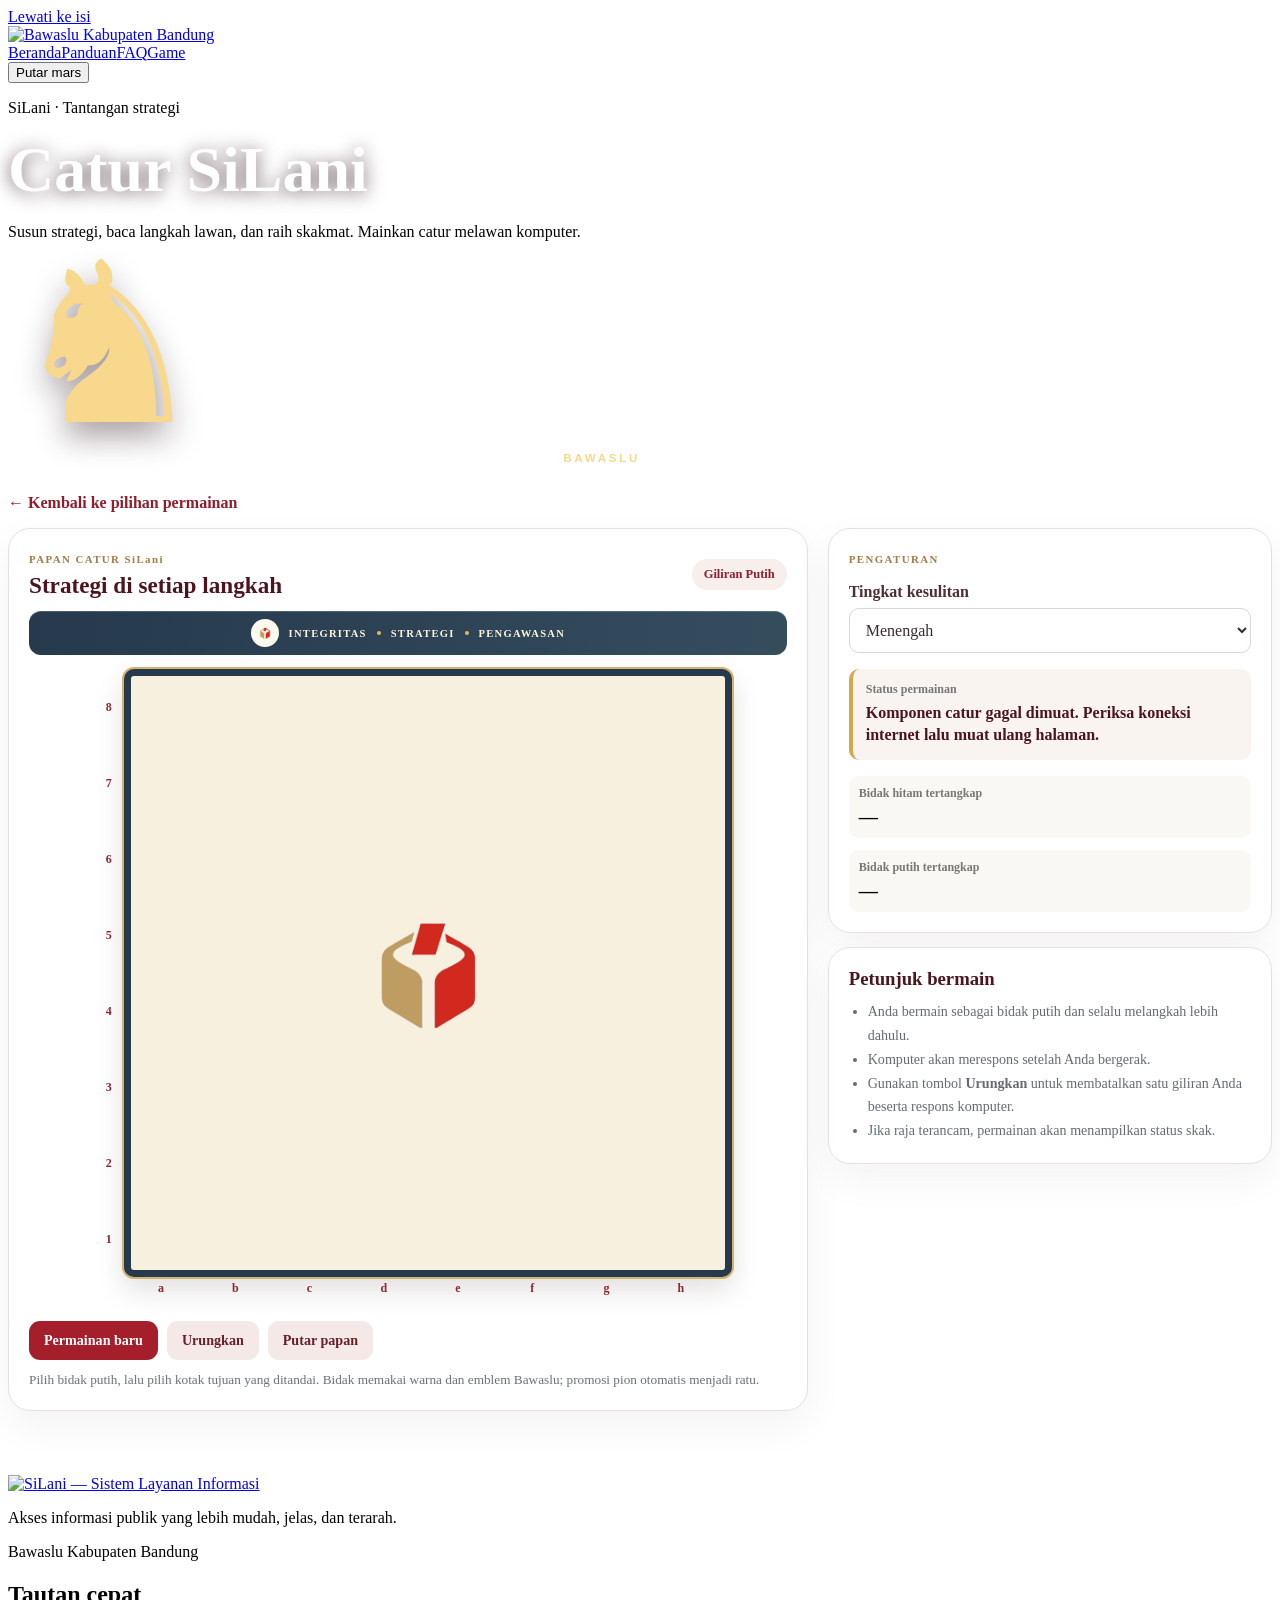
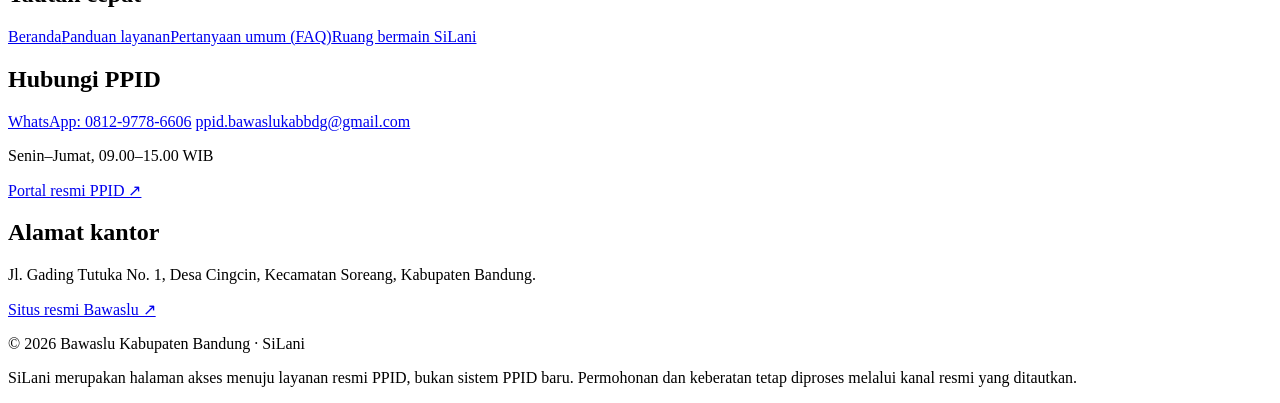
==== catur.html @ 7604fba8 "Add files via upload" ====
<!DOCTYPE html>
<html lang="id"><head>
<meta charset="utf-8"><meta name="viewport" content="width=device-width,initial-scale=1,viewport-fit=cover">
<meta name="theme-color" content="#4c151d"><title>Catur SiLani | Bawaslu Kabupaten Bandung</title>
<link rel="icon" href="logo-bawaslu-bandung.png"><link rel="stylesheet" href="styles.css?v=20261101-logo-clean">
<link rel="stylesheet" href="chess.css?v=20261107-bawaslu-chess-v1">
</head><body>
<a class="skip" href="#isi">Lewati ke isi</a><div class="topline"></div>
<header class="site-header"><div class="bar"><a class="brand" href="index.html"><img src="logo-bawaslu-bandung.png" alt="Bawaslu Kabupaten Bandung"></a>
<nav class="nav" aria-label="Navigasi utama"><a href="index.html"><span>Beranda</span></a><a href="panduan.html"><span>Panduan</span></a><a href="faq.html"><span>FAQ</span></a><a href="game.html" aria-current="page"><span>Game</span></a></nav>
<button class="music" id="musicBtn" type="button" aria-pressed="false"><span class="music-label" id="musicLabel">Putar mars</span></button></div></header>
<section class="page-hero chess-hero"><div class="hero-in"><div class="hero-text"><p class="eyebrow">SiLani · Tantangan strategi</p><h1>Catur SiLani</h1><p class="hero-copy">Susun strategi, baca langkah lawan, dan raih skakmat. Mainkan catur melawan komputer.</p></div><div class="chess-hero-piece" aria-hidden="true">♞</div></div></section>
<main id="isi" class="chess-main"><div class="wrap">
<p class="chess-back"><a href="game.html">← Kembali ke pilihan permainan</a></p>
<div class="chess-layout"><section class="chess-board-card">
<div class="board-top"><div class="board-heading"><span class="board-kicker">PAPAN CATUR SiLani</span><h2>Strategi di setiap langkah</h2></div><span class="turn-indicator" id="turn-indicator">Giliran Putih</span></div>
<div class="chess-board-ribbon"><img src="bawaslu-symbol.png" alt=""><span>INTEGRITAS</span><i></i><span>STRATEGI</span><i></i><span>PENGAWASAN</span></div><div class="board-wrap"><div class="rank-labels" aria-hidden="true"><span>8</span><span>7</span><span>6</span><span>5</span><span>4</span><span>3</span><span>2</span><span>1</span></div><div class="chess-board" id="chess-board" role="grid" aria-label="Papan catur"></div><div class="file-labels" aria-hidden="true"><span>a</span><span>b</span><span>c</span><span>d</span><span>e</span><span>f</span><span>g</span><span>h</span></div></div>
<div class="board-actions"><button type="button" id="new-game" class="chess-primary">Permainan baru</button><button type="button" id="undo-move" class="chess-secondary">Urungkan</button><button type="button" id="flip-board" class="chess-secondary">Putar papan</button></div>
<p class="board-help">Pilih bidak putih, lalu pilih kotak tujuan yang ditandai. Bidak memakai warna dan emblem Bawaslu; promosi pion otomatis menjadi ratu.</p>
</section>
<aside class="chess-side"><section class="chess-panel"><span class="board-kicker">PENGATURAN</span><label for="difficulty">Tingkat kesulitan</label><select id="difficulty"><option value="1">Mudah</option><option value="2" selected>Menengah</option><option value="3">Sulit</option></select><div class="status-box" aria-live="polite"><span>Status permainan</span><strong id="game-status">Giliran Anda. Silakan melangkah.</strong></div><div class="captured"><div><span>Bidak hitam tertangkap</span><strong id="captured-black">—</strong></div><div><span>Bidak putih tertangkap</span><strong id="captured-white">—</strong></div></div></section>
<section class="chess-panel chess-tips"><h3>Petunjuk bermain</h3><ul><li>Anda bermain sebagai bidak putih dan selalu melangkah lebih dahulu.</li><li>Komputer akan merespons setelah Anda bergerak.</li><li>Gunakan tombol <b>Urungkan</b> untuk membatalkan satu giliran Anda beserta respons komputer.</li><li>Jika raja terancam, permainan akan menampilkan status skak.</li></ul></section></aside></div>
</div></main>
<footer class="site-footer silani-footer">
  <div class="footer-main">
    <section class="footer-brand-block" aria-label="Tentang SiLani">
      <a class="footer-logo-link" href="index.html" aria-label="SiLani - Beranda"><img src="silani-logo-clean.png" alt="SiLani — Sistem Layanan Informasi"></a>
      <p class="footer-tagline">Akses informasi publik yang lebih mudah, jelas, dan terarah.</p>
      <span class="footer-unit">Bawaslu Kabupaten Bandung</span>
    </section>
    <nav class="footer-links" aria-label="Tautan cepat"><h2>Tautan cepat</h2>
      <a href="index.html">Beranda</a><a href="panduan.html">Panduan layanan</a><a href="faq.html">Pertanyaan umum (FAQ)</a><a href="game.html">Ruang bermain SiLani</a>
    </nav>
    <section class="footer-contact"><h2>Hubungi PPID</h2>
      <a href="https://wa.me/6281297786606" target="_blank" rel="noopener noreferrer">WhatsApp: 0812-9778-6606</a>
      <a href="mailto:ppid.bawaslukabbdg@gmail.com">ppid.bawaslukabbdg@gmail.com</a>
      <p>Senin–Jumat, 09.00–15.00 WIB</p>
      <a href="https://ppid-bandungkab.bawaslu.go.id" target="_blank" rel="noopener noreferrer">Portal resmi PPID ↗</a>
    </section>
    <section class="footer-address"><h2>Alamat kantor</h2>
      <p>Jl. Gading Tutuka No. 1, Desa Cingcin, Kecamatan Soreang, Kabupaten Bandung.</p>
      <a href="https://www.bawaslu.go.id" target="_blank" rel="noopener noreferrer">Situs resmi Bawaslu ↗</a>
    </section>
  </div>
  <div class="footer-bottom"><p>© 2026 Bawaslu Kabupaten Bandung · SiLani</p><p>SiLani merupakan halaman akses menuju layanan resmi PPID, bukan sistem PPID baru. Permohonan dan keberatan tetap diproses melalui kanal resmi yang ditautkan.</p></div>
</footer>
<audio id="mars" preload="metadata" loop><source src="MARS%20PENGAWAS%20PEMILU%20(1).mp3" type="audio/mpeg"></audio>
<script src="https://cdnjs.cloudflare.com/ajax/libs/chess.js/0.10.3/chess.min.js" defer></script><script src="chess.js?v=20261107-bawaslu-chess-v1" defer></script><script src="silani.js?v=20261106-same-landscape-pan-v4" defer></script>
</body></html>
---- chess.css ----
/* Catur SiLani — Bawaslu identity edition */
.chess-hero .hero-in{align-items:center}
.chess-hero h1{font-size:clamp(2.4rem,5vw,4rem);color:#fff;margin:.3rem 0 .7rem;text-shadow:0 2px 18px #250b12a8}
.chess-hero-piece{font-size:clamp(8rem,18vw,14rem);line-height:.8;color:#f7d88d;text-shadow:0 15px 30px #210b1260;padding-right:6vw;position:relative}
.chess-hero-piece:after{content:"BAWASLU";display:block;font:900 .72rem/1.2 Arial,sans-serif;letter-spacing:.24em;text-align:center;color:#f7d88d;margin-top:16px;text-shadow:none}
.chess-main{padding:28px 0 64px}
.chess-back{margin:0 0 16px}.chess-back a{color:#8e1e2a;font-weight:800;text-decoration:none}
.chess-layout{display:grid;grid-template-columns:minmax(0,1.35fr) minmax(260px,.75fr);gap:20px;align-items:start}
.chess-board-card,.chess-panel{background:#fff;border:1px solid #eadfe0;border-radius:22px;padding:20px;box-shadow:0 15px 40px #3610180d}
.board-top{display:flex;justify-content:space-between;align-items:center;gap:12px;margin-bottom:12px}
.board-kicker{font-size:.68rem;font-weight:900;letter-spacing:.13em;color:#a27b45}
.board-top h2{font-family:Georgia,serif;color:#4c151d;font-size:1.45rem;margin:5px 0 0}
.turn-indicator{background:#f8eeeb;color:#8f1e2b;padding:8px 12px;border-radius:99px;font-size:.78rem;font-weight:800;white-space:nowrap}
.chess-board-ribbon{display:flex;align-items:center;justify-content:center;gap:10px;padding:8px 12px;margin:0 auto 14px;border-radius:12px;background:linear-gradient(100deg,#26394d,#344d5d);color:#fff5df;box-shadow:inset 0 1px #ffffff30;letter-spacing:.12em;font-size:.66rem;font-weight:900}
.chess-board-ribbon img{width:24px;height:24px;object-fit:contain;background:#fffaf0;border-radius:50%;padding:2px}
.chess-board-ribbon i{width:4px;height:4px;border-radius:50%;background:#e2b85d;display:block}
.board-wrap{width:min(100%,620px);margin:auto;display:grid;grid-template-columns:22px 1fr;grid-template-rows:1fr 22px;gap:4px}
.rank-labels{display:flex;flex-direction:column;justify-content:space-around;text-align:center;color:#8f2733;font-weight:800;font-size:.75rem}
.file-labels{grid-column:2;display:grid;grid-template-columns:repeat(8,1fr);text-align:center;color:#8f2733;font-weight:800;font-size:.75rem}
.chess-board{width:100%;aspect-ratio:1;display:grid;grid-template-columns:repeat(8,1fr);grid-template-rows:repeat(8,1fr);border:7px solid #26394d;border-radius:10px;overflow:hidden;box-shadow:0 0 0 2px #d6b36c,0 12px 28px #271a1725;background-color:#f8f0df;background-image:url('bawaslu-symbol.png');background-size:38% auto;background-position:center;background-repeat:no-repeat}
.square{border:0;border-radius:0;display:grid;place-items:center;position:relative;cursor:pointer;padding:0;min-width:0;min-height:0;isolation:isolate}
.square.light{background:rgba(250,243,228,.94)}.square.dark{background:rgba(143,45,57,.91)}
.square .piece{font-family:"Arial Unicode MS","DejaVu Sans",serif;font-size:clamp(1.55rem,4.4vw,3.2rem);line-height:1;z-index:2;user-select:none;position:relative;display:grid;place-items:center;width:82%;height:82%;box-sizing:border-box;border-radius:13px 13px 10px 10px;transition:transform .12s,box-shadow .12s}
.square:focus-visible{outline:3px solid #f0c45e;outline-offset:-4px;z-index:4}
.white-piece{color:#9b1e2c;background:linear-gradient(145deg,#fffdf7,#f0dfbd);border:2px solid #d7b366;text-shadow:0 1px 0 #fff;box-shadow:0 3px 0 #c9a15a,0 5px 8px #251b1820}
.black-piece{color:#ffedc3;background:linear-gradient(145deg,#40566a,#1e3041);border:2px solid #b62b38;text-shadow:0 1px 1px #18212a;box-shadow:0 3px 0 #7e1d28,0 5px 8px #251b1825}
.piece-emblem{position:absolute;right:-8%;bottom:-8%;width:27%;aspect-ratio:1;border-radius:50%;background:#fff8e9 url('bawaslu-symbol.png') center/contain no-repeat;border:1.5px solid #d6ad5f;box-shadow:0 1px 3px #281b1b55;pointer-events:none}
.black-piece .piece-emblem{background-color:#fff5df;border-color:#e1bd68}
.white-piece.piece-k,.black-piece.piece-k{border-radius:50% 50% 13px 13px}
.square.selected{box-shadow:inset 0 0 0 4px #edc24e}
.square.selected .piece{transform:translateY(-3px);box-shadow:0 0 0 3px #edc24e,0 5px 12px #271a1740}
.square.last-move:after{content:"";position:absolute;inset:0;background:#e9cf5670;z-index:1;pointer-events:none}
.square.move-target:before{content:"";width:23%;height:23%;border-radius:50%;background:#e1b957cc;position:absolute;z-index:1;box-shadow:0 1px 4px #45321c55}
.square.capture-target:before{content:"";position:absolute;inset:4%;border:4px solid #f4d27a;border-radius:18%;z-index:1}
.board-actions{display:flex;gap:9px;flex-wrap:wrap;margin:18px 0 8px}.board-actions button{border:0;border-radius:11px;padding:11px 15px;font:inherit;font-size:.88rem;font-weight:800;cursor:pointer}
.chess-primary{background:#a51e2c;color:white}.chess-secondary{background:#f4e9e6;color:#67202a}
.board-help{font-size:.83rem;color:#68717c;line-height:1.5;margin:10px 0 0}
.chess-side{display:grid;gap:14px}.chess-panel label{display:block;margin:16px 0 7px;font-weight:800;color:#4d3032}.chess-panel select{width:100%;border:1px solid #e3d6d2;border-radius:10px;padding:12px;background:#fff;font:inherit;color:#392b2b}
.status-box{margin-top:16px;background:#faf4f0;border-left:4px solid #d4a84d;border-radius:10px;padding:13px}.status-box span,.captured span{display:block;color:#777;font-size:.75rem;font-weight:700;margin-bottom:5px}.status-box strong{color:#4c151d;line-height:1.4}
.captured{display:grid;gap:12px;margin-top:16px}.captured>div{background:#faf8f5;border-radius:10px;padding:10px}.captured strong{font-size:1.2rem;letter-spacing:2px;overflow-wrap:anywhere}
.chess-tips h3{margin:0 0 10px;color:#4c151d;font-family:Georgia,serif}.chess-tips ul{padding-left:19px;margin:0;color:#646b75;font-size:.88rem;line-height:1.7}
.game-back{margin:0 0 16px}.game-back a{color:#8e1e2a;font-weight:800;text-decoration:none}
@media(max-width:800px){.chess-layout{grid-template-columns:1fr}.chess-board-card{padding:12px}.board-wrap{width:min(100%,560px)}.chess-hero-piece{padding-right:0}.board-top h2{font-size:1.15rem}}
@media(max-width:420px){.chess-hero .hero-in{min-height:260px}.chess-hero-piece{font-size:6rem}.chess-board-ribbon{gap:6px;padding:7px 6px;font-size:.54rem;letter-spacing:.08em}.chess-board-ribbon img{width:20px;height:20px}.board-wrap{grid-template-columns:17px 1fr}.chess-board{border-width:4px;border-radius:7px}.square .piece{font-size:clamp(1.25rem,7.2vw,2rem);width:86%;height:86%;border-radius:9px}.piece-emblem{width:24%;right:-7%;bottom:-7%;border-width:1px}.square.capture-target:before{border-width:3px}.chess-board-card{padding:9px}.board-actions button{flex:1;padding:10px 8px;font-size:.8rem}.chess-board-ribbon{margin-bottom:10px}}
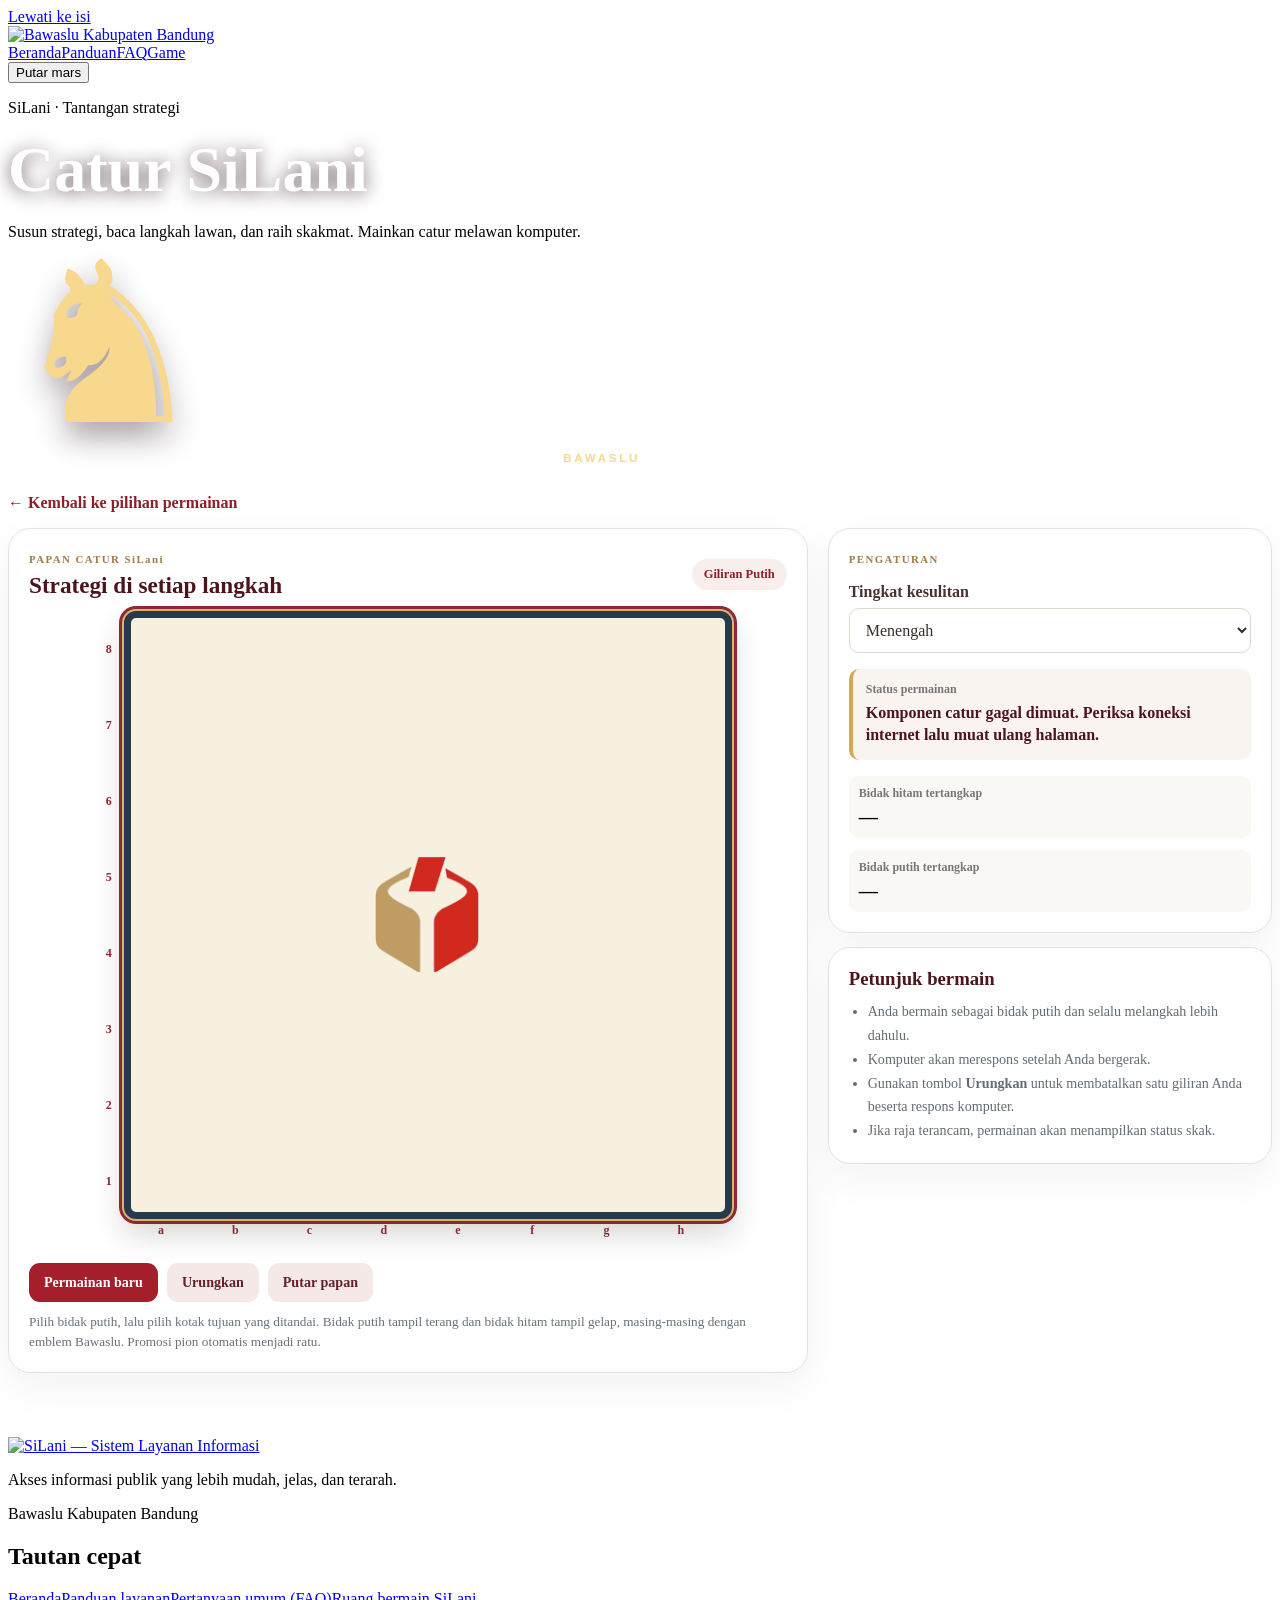
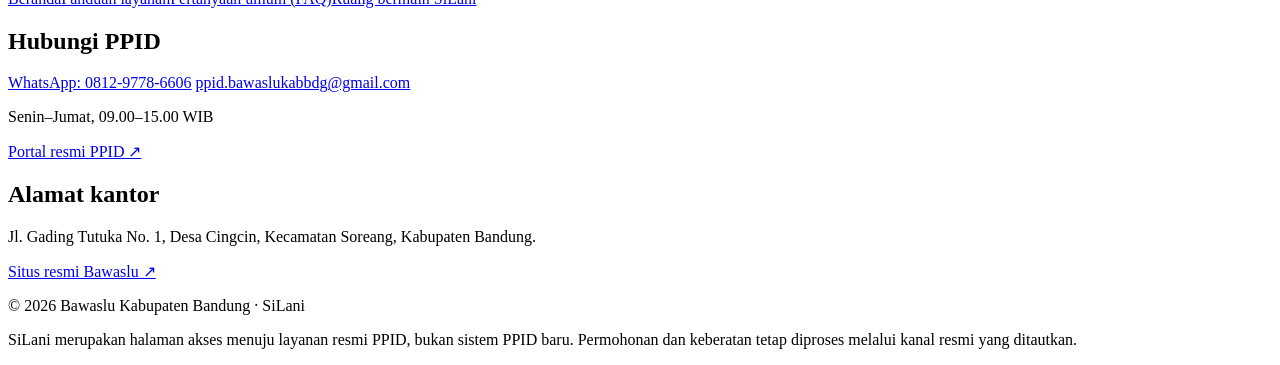
==== commit 62c54990: "Add files via upload" ====
--- a/catur.html
+++ b/catur.html
@@ -3,7 +3,7 @@
 <meta charset="utf-8"><meta name="viewport" content="width=device-width,initial-scale=1,viewport-fit=cover">
 <meta name="theme-color" content="#4c151d"><title>Catur SiLani | Bawaslu Kabupaten Bandung</title>
 <link rel="icon" href="logo-bawaslu-bandung.png"><link rel="stylesheet" href="styles.css?v=20261101-logo-clean">
-<link rel="stylesheet" href="chess.css?v=20261107-bawaslu-chess-v1">
+<link rel="stylesheet" href="chess.css?v=20261108-bawaslu-chess-v2">
 </head><body>
 <a class="skip" href="#isi">Lewati ke isi</a><div class="topline"></div>
 <header class="site-header"><div class="bar"><a class="brand" href="index.html"><img src="logo-bawaslu-bandung.png" alt="Bawaslu Kabupaten Bandung"></a>
@@ -14,9 +14,9 @@
 <p class="chess-back"><a href="game.html">← Kembali ke pilihan permainan</a></p>
 <div class="chess-layout"><section class="chess-board-card">
 <div class="board-top"><div class="board-heading"><span class="board-kicker">PAPAN CATUR SiLani</span><h2>Strategi di setiap langkah</h2></div><span class="turn-indicator" id="turn-indicator">Giliran Putih</span></div>
-<div class="chess-board-ribbon"><img src="bawaslu-symbol.png" alt=""><span>INTEGRITAS</span><i></i><span>STRATEGI</span><i></i><span>PENGAWASAN</span></div><div class="board-wrap"><div class="rank-labels" aria-hidden="true"><span>8</span><span>7</span><span>6</span><span>5</span><span>4</span><span>3</span><span>2</span><span>1</span></div><div class="chess-board" id="chess-board" role="grid" aria-label="Papan catur"></div><div class="file-labels" aria-hidden="true"><span>a</span><span>b</span><span>c</span><span>d</span><span>e</span><span>f</span><span>g</span><span>h</span></div></div>
+<div class="board-wrap"><div class="rank-labels" aria-hidden="true"><span>8</span><span>7</span><span>6</span><span>5</span><span>4</span><span>3</span><span>2</span><span>1</span></div><div class="chess-board" id="chess-board" role="grid" aria-label="Papan catur"></div><div class="file-labels" aria-hidden="true"><span>a</span><span>b</span><span>c</span><span>d</span><span>e</span><span>f</span><span>g</span><span>h</span></div></div>
 <div class="board-actions"><button type="button" id="new-game" class="chess-primary">Permainan baru</button><button type="button" id="undo-move" class="chess-secondary">Urungkan</button><button type="button" id="flip-board" class="chess-secondary">Putar papan</button></div>
-<p class="board-help">Pilih bidak putih, lalu pilih kotak tujuan yang ditandai. Bidak memakai warna dan emblem Bawaslu; promosi pion otomatis menjadi ratu.</p>
+<p class="board-help">Pilih bidak putih, lalu pilih kotak tujuan yang ditandai. Bidak putih tampil terang dan bidak hitam tampil gelap, masing-masing dengan emblem Bawaslu. Promosi pion otomatis menjadi ratu.</p>
 </section>
 <aside class="chess-side"><section class="chess-panel"><span class="board-kicker">PENGATURAN</span><label for="difficulty">Tingkat kesulitan</label><select id="difficulty"><option value="1">Mudah</option><option value="2" selected>Menengah</option><option value="3">Sulit</option></select><div class="status-box" aria-live="polite"><span>Status permainan</span><strong id="game-status">Giliran Anda. Silakan melangkah.</strong></div><div class="captured"><div><span>Bidak hitam tertangkap</span><strong id="captured-black">—</strong></div><div><span>Bidak putih tertangkap</span><strong id="captured-white">—</strong></div></div></section>
 <section class="chess-panel chess-tips"><h3>Petunjuk bermain</h3><ul><li>Anda bermain sebagai bidak putih dan selalu melangkah lebih dahulu.</li><li>Komputer akan merespons setelah Anda bergerak.</li><li>Gunakan tombol <b>Urungkan</b> untuk membatalkan satu giliran Anda beserta respons komputer.</li><li>Jika raja terancam, permainan akan menampilkan status skak.</li></ul></section></aside></div>
--- a/chess.css
+++ b/chess.css
@@ -11,21 +11,18 @@
 .board-kicker{font-size:.68rem;font-weight:900;letter-spacing:.13em;color:#a27b45}
 .board-top h2{font-family:Georgia,serif;color:#4c151d;font-size:1.45rem;margin:5px 0 0}
 .turn-indicator{background:#f8eeeb;color:#8f1e2b;padding:8px 12px;border-radius:99px;font-size:.78rem;font-weight:800;white-space:nowrap}
-.chess-board-ribbon{display:flex;align-items:center;justify-content:center;gap:10px;padding:8px 12px;margin:0 auto 14px;border-radius:12px;background:linear-gradient(100deg,#26394d,#344d5d);color:#fff5df;box-shadow:inset 0 1px #ffffff30;letter-spacing:.12em;font-size:.66rem;font-weight:900}
-.chess-board-ribbon img{width:24px;height:24px;object-fit:contain;background:#fffaf0;border-radius:50%;padding:2px}
-.chess-board-ribbon i{width:4px;height:4px;border-radius:50%;background:#e2b85d;display:block}
 .board-wrap{width:min(100%,620px);margin:auto;display:grid;grid-template-columns:22px 1fr;grid-template-rows:1fr 22px;gap:4px}
 .rank-labels{display:flex;flex-direction:column;justify-content:space-around;text-align:center;color:#8f2733;font-weight:800;font-size:.75rem}
 .file-labels{grid-column:2;display:grid;grid-template-columns:repeat(8,1fr);text-align:center;color:#8f2733;font-weight:800;font-size:.75rem}
-.chess-board{width:100%;aspect-ratio:1;display:grid;grid-template-columns:repeat(8,1fr);grid-template-rows:repeat(8,1fr);border:7px solid #26394d;border-radius:10px;overflow:hidden;box-shadow:0 0 0 2px #d6b36c,0 12px 28px #271a1725;background-color:#f8f0df;background-image:url('bawaslu-symbol.png');background-size:38% auto;background-position:center;background-repeat:no-repeat}
+.chess-board{width:100%;aspect-ratio:1;display:grid;grid-template-columns:repeat(8,1fr);grid-template-rows:repeat(8,1fr);border:7px solid #26394d;border-radius:12px;overflow:hidden;box-shadow:0 0 0 2px #d6b36c,0 0 0 5px #8f2733,0 14px 30px #271a1730;background-color:#f8f0df;background-image:url('bawaslu-board-mark.png');background-size:42% auto;background-position:center;background-repeat:no-repeat}
 .square{border:0;border-radius:0;display:grid;place-items:center;position:relative;cursor:pointer;padding:0;min-width:0;min-height:0;isolation:isolate}
-.square.light{background:rgba(250,243,228,.94)}.square.dark{background:rgba(143,45,57,.91)}
+.square.light{background:rgba(250,243,228,.80)}.square.dark{background:rgba(143,45,57,.82)}
 .square .piece{font-family:"Arial Unicode MS","DejaVu Sans",serif;font-size:clamp(1.55rem,4.4vw,3.2rem);line-height:1;z-index:2;user-select:none;position:relative;display:grid;place-items:center;width:82%;height:82%;box-sizing:border-box;border-radius:13px 13px 10px 10px;transition:transform .12s,box-shadow .12s}
 .square:focus-visible{outline:3px solid #f0c45e;outline-offset:-4px;z-index:4}
 .white-piece{color:#9b1e2c;background:linear-gradient(145deg,#fffdf7,#f0dfbd);border:2px solid #d7b366;text-shadow:0 1px 0 #fff;box-shadow:0 3px 0 #c9a15a,0 5px 8px #251b1820}
-.black-piece{color:#ffedc3;background:linear-gradient(145deg,#40566a,#1e3041);border:2px solid #b62b38;text-shadow:0 1px 1px #18212a;box-shadow:0 3px 0 #7e1d28,0 5px 8px #251b1825}
-.piece-emblem{position:absolute;right:-8%;bottom:-8%;width:27%;aspect-ratio:1;border-radius:50%;background:#fff8e9 url('bawaslu-symbol.png') center/contain no-repeat;border:1.5px solid #d6ad5f;box-shadow:0 1px 3px #281b1b55;pointer-events:none}
-.black-piece .piece-emblem{background-color:#fff5df;border-color:#e1bd68}
+.black-piece{color:#151a20;background:linear-gradient(145deg,#edf0f2,#aab5bf);border:2px solid #26394d;text-shadow:0 1px 0 #ffffffb8;-webkit-text-stroke:.35px #111820;box-shadow:0 3px 0 #26394d,0 5px 9px #151a202e}
+.piece-emblem{position:absolute;right:-7%;bottom:-7%;width:29%;aspect-ratio:1;border-radius:50%;background:#fff8e9 url('bawaslu-board-mark.png') center/82% 82% no-repeat;border:1.5px solid #d6ad5f;box-shadow:0 1px 4px #281b1b70;pointer-events:none}
+.black-piece .piece-emblem{background-color:#fff8e9;border-color:#9c7b3e}
 .white-piece.piece-k,.black-piece.piece-k{border-radius:50% 50% 13px 13px}
 .square.selected{box-shadow:inset 0 0 0 4px #edc24e}
 .square.selected .piece{transform:translateY(-3px);box-shadow:0 0 0 3px #edc24e,0 5px 12px #271a1740}
@@ -41,4 +38,12 @@
 .chess-tips h3{margin:0 0 10px;color:#4c151d;font-family:Georgia,serif}.chess-tips ul{padding-left:19px;margin:0;color:#646b75;font-size:.88rem;line-height:1.7}
 .game-back{margin:0 0 16px}.game-back a{color:#8e1e2a;font-weight:800;text-decoration:none}
 @media(max-width:800px){.chess-layout{grid-template-columns:1fr}.chess-board-card{padding:12px}.board-wrap{width:min(100%,560px)}.chess-hero-piece{padding-right:0}.board-top h2{font-size:1.15rem}}
-@media(max-width:420px){.chess-hero .hero-in{min-height:260px}.chess-hero-piece{font-size:6rem}.chess-board-ribbon{gap:6px;padding:7px 6px;font-size:.54rem;letter-spacing:.08em}.chess-board-ribbon img{width:20px;height:20px}.board-wrap{grid-template-columns:17px 1fr}.chess-board{border-width:4px;border-radius:7px}.square .piece{font-size:clamp(1.25rem,7.2vw,2rem);width:86%;height:86%;border-radius:9px}.piece-emblem{width:24%;right:-7%;bottom:-7%;border-width:1px}.square.capture-target:before{border-width:3px}.chess-board-card{padding:9px}.board-actions button{flex:1;padding:10px 8px;font-size:.8rem}.chess-board-ribbon{margin-bottom:10px}}
+@media(max-width:420px){.chess-hero .hero-in{min-height:260px}.chess-hero-piece{font-size:6rem}.board-wrap{grid-template-columns:17px 1fr}.chess-board{border-width:4px;border-radius:7px}.square .piece{font-size:clamp(1.25rem,7.2vw,2rem);width:86%;height:86%;border-radius:9px}.piece-emblem{width:24%;right:-7%;bottom:-7%;border-width:1px}.square.capture-target:before{border-width:3px}.chess-board-card{padding:10px}.board-actions button{flex:1;padding:10px 8px;font-size:.8rem}}
+
+
+/* Bawaslu Chess Edition v10: clearer side colors and board watermark. */
+.square .piece{overflow:visible}
+.white-piece{border-color:#c7a45c}
+.black-piece .piece-emblem{box-shadow:0 1px 4px #10182055}
+.square.selected .piece{filter:brightness(1.04)}
+@media(max-width:420px){.chess-board{box-shadow:0 0 0 1.5px #d6b36c,0 0 0 4px #8f2733,0 10px 22px #271a1728}.piece-emblem{width:27%}}
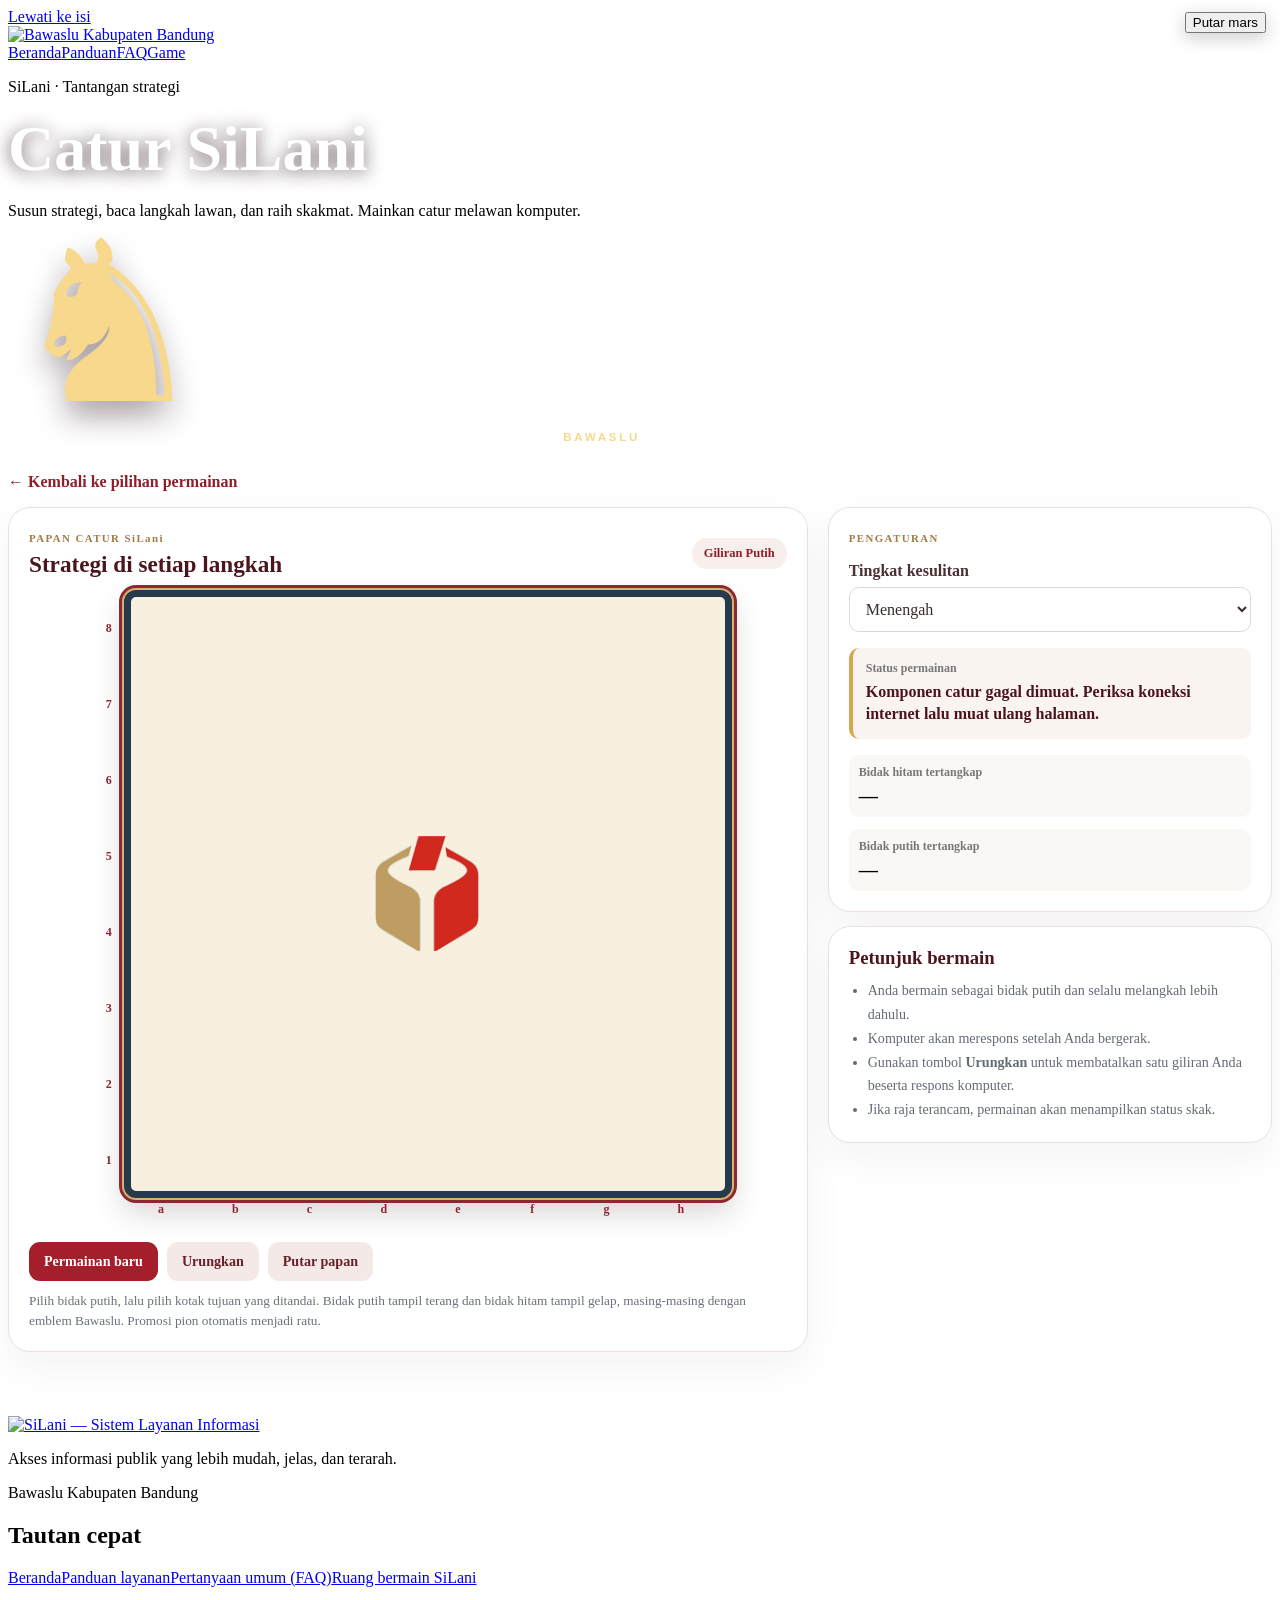
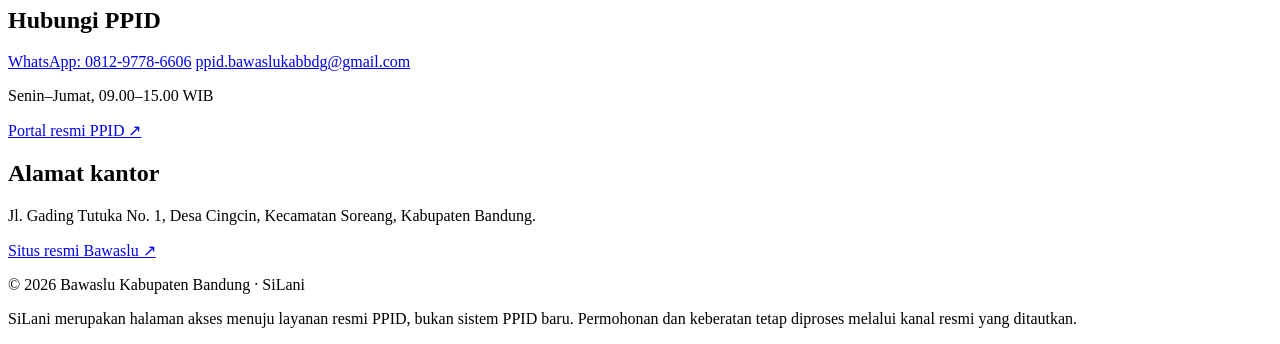
==== commit 0e06fd2f: "Add files via upload" ====
--- a/catur.html
+++ b/catur.html
@@ -46,4 +46,4 @@
 </footer>
 <audio id="mars" preload="metadata" loop><source src="MARS%20PENGAWAS%20PEMILU%20(1).mp3" type="audio/mpeg"></audio>
 <script src="https://cdnjs.cloudflare.com/ajax/libs/chess.js/0.10.3/chess.min.js" defer></script><script src="chess.js?v=20261107-bawaslu-chess-v1" defer></script><script src="silani.js?v=20261106-same-landscape-pan-v4" defer></script>
-</body></html>+<script src="persistent-player.js?v=20261108-persistent-audio"></script></body></html>
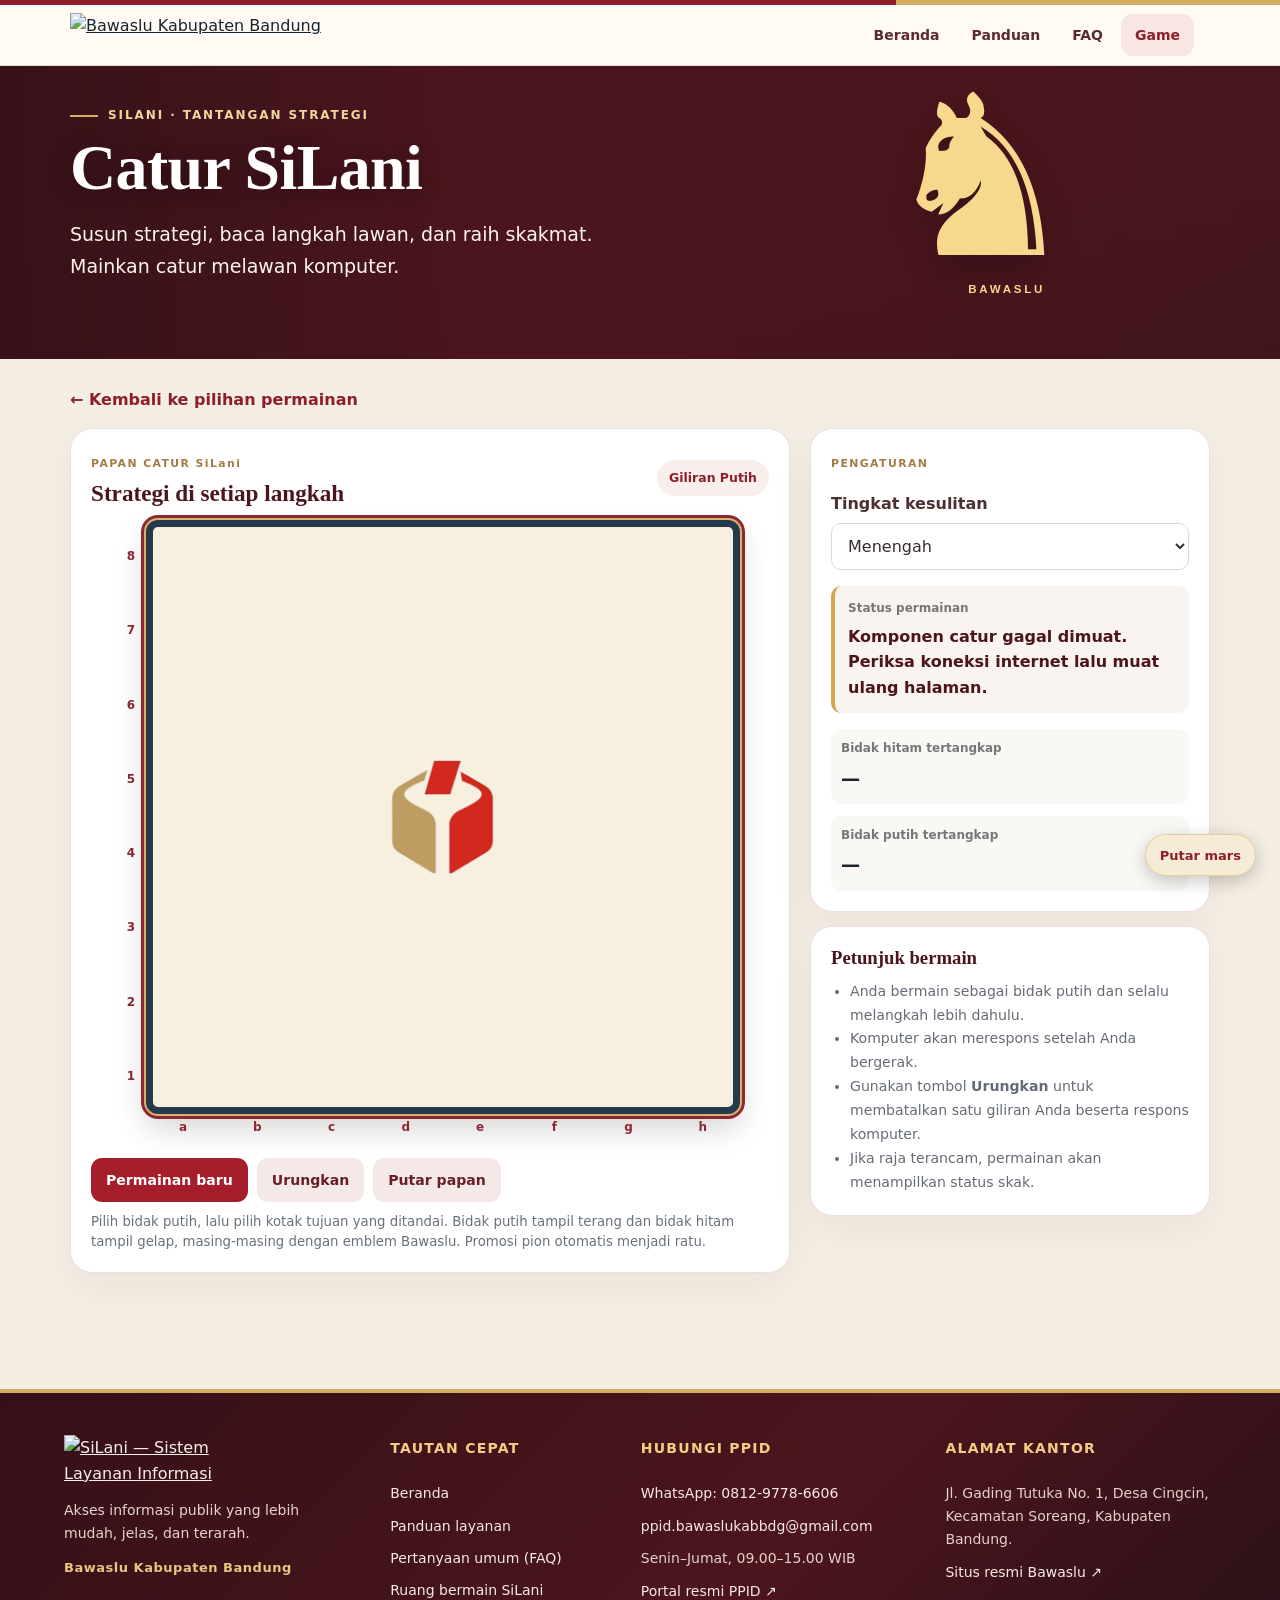
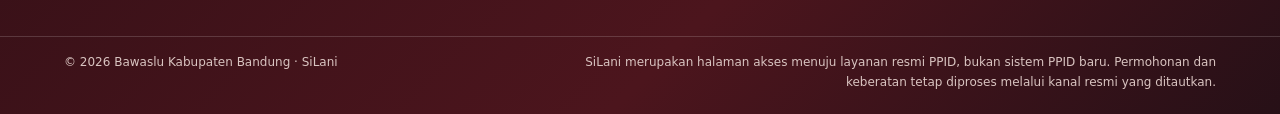
==== commit 0ede1240: "Add files via upload" ====
--- a/catur.html
+++ b/catur.html
@@ -46,4 +46,4 @@
 </footer>
 <audio id="mars" preload="metadata" loop><source src="MARS%20PENGAWAS%20PEMILU%20(1).mp3" type="audio/mpeg"></audio>
 <script src="https://cdnjs.cloudflare.com/ajax/libs/chess.js/0.10.3/chess.min.js" defer></script><script src="chess.js?v=20261107-bawaslu-chess-v1" defer></script><script src="silani.js?v=20261106-same-landscape-pan-v4" defer></script>
-<script src="persistent-player.js?v=20261108-persistent-audio"></script></body></html>+<script src="silani-analytics.js?v=20261108-analytics-v1"></script><script src="persistent-player.js?v=20261109-player-bottom-v2"></script></body></html>
--- a/styles.css
+++ b/styles.css
@@ -0,0 +1,713 @@
+:root{
+  --maroon:#8e1e29;--maroon-2:#a52a35;--deep:#4c151d;--deeper:#351218;
+  --gold:#d4ad62;--gold-dk:#8a6420;--gold-soft:#f6ecd6;
+  --cream:#f5eee4;--paper:#fffaf4;--ink:#17232d;--muted:#5a636b;--line:#e8dccd;
+  --rose:#f8e6e3;--white:#fff;
+  --r:16px;--shadow:0 8px 24px rgba(52,25,18,.08);--shadow-lg:0 16px 40px rgba(52,25,18,.14);
+  --serif:Georgia,"Times New Roman",serif;
+  --sans:system-ui,-apple-system,"Segoe UI",Roboto,"Helvetica Neue",Arial,sans-serif;
+  --wm:"Great Vibes","Brush Script MT","Segoe Script",cursive;
+}
+*,*::before,*::after{box-sizing:border-box}
+html{scroll-behavior:smooth;-webkit-text-size-adjust:100%}
+body{margin:0;background:var(--cream);color:var(--ink);font-family:var(--sans);font-size:16px;line-height:1.6}
+img{max-width:100%;height:auto}
+a{color:inherit}
+h1,h2,h3{font-family:var(--serif);line-height:1.2;margin:0}
+p{margin:0}
+.skip{position:absolute;left:-999px;top:8px;background:var(--deep);color:#fff;padding:10px 14px;border-radius:8px;z-index:100}
+.skip:focus{left:8px}
+:focus-visible{outline:3px solid var(--gold);outline-offset:2px;border-radius:6px}
+
+.ic{width:20px;height:20px;flex:none}
+.ic.sm{width:15px;height:15px}
+.ic.lg{width:30px;height:30px}
+
+.topline{height:5px;background:linear-gradient(90deg,var(--maroon) 0 70%,var(--gold) 70% 100%)}
+
+.site-header{position:sticky;top:0;z-index:30;background:rgba(255,250,244,.96);backdrop-filter:blur(8px);border-bottom:1px solid var(--line)}
+.bar{max-width:1180px;margin:0 auto;padding:8px 20px;display:grid;grid-template-columns:auto 1fr auto;align-items:center;gap:8px 16px}
+.brand img{display:block;height:44px;width:auto}
+.nav{display:flex;justify-content:flex-end;gap:4px}
+.nav a{display:inline-flex;align-items:center;gap:8px;min-height:42px;padding:0 14px;border-radius:12px;text-decoration:none;font-size:14px;font-weight:700;color:#5a2a2f}
+.nav a:hover{background:var(--rose);color:var(--maroon)}
+.nav a[aria-current="page"]{background:var(--rose);color:var(--maroon)}
+
+.music{display:inline-flex;align-items:center;gap:8px;min-height:42px;padding:0 14px;border:1px solid #e2cf9f;border-radius:999px;background:var(--gold-soft);color:var(--maroon);font:700 13px/1 var(--sans);cursor:pointer}
+.music:hover{background:#f1e3bd}
+.music .eq{display:none;gap:2px;align-items:flex-end;height:14px}
+.music .eq i{width:3px;height:100%;background:var(--maroon);border-radius:2px;transform-origin:bottom;animation:eq 1s ease-in-out infinite}
+.music .eq i:nth-child(2){animation-delay:.2s}
+.music .eq i:nth-child(3){animation-delay:.4s}
+.music[aria-pressed="true"] .eq{display:inline-flex}
+@keyframes eq{0%,100%{transform:scaleY(.3)}50%{transform:scaleY(1)}}
+
+.hero,.page-hero{position:relative;isolation:isolate;overflow:hidden;background:var(--deep);color:#fff}
+.hero::before,.page-hero::before{content:"";position:absolute;inset:0;z-index:-2;background:url("gedung-bawaslu-bandung.jpeg") center 42%/cover no-repeat}
+.hero::after,.page-hero::after{content:"";position:absolute;inset:0;z-index:-1;background:linear-gradient(90deg,rgba(53,18,24,.94) 0%,rgba(76,21,29,.84) 38%,rgba(76,21,29,.45) 70%,rgba(30,30,34,.12) 100%),linear-gradient(0deg,rgba(53,18,24,.35),transparent 60%)}
+.hero{padding-bottom:44px}
+.page-hero{padding-bottom:40px}
+.hero-in{max-width:1180px;margin:0 auto;padding:0 20px;display:grid;grid-template-columns:minmax(0,1fr) minmax(180px,340px);align-items:end;gap:8px}
+.hero-text{padding:48px 0 4px}
+.page-hero .hero-in{grid-template-columns:minmax(0,1fr) minmax(140px,260px)}
+.page-hero .hero-text{padding:40px 0 36px}
+.eyebrow{display:flex;align-items:center;gap:10px;color:#f1d79c;font-size:12px;font-weight:800;letter-spacing:.16em;text-transform:uppercase}
+.eyebrow::before{content:"";width:28px;height:2px;background:var(--gold)}
+.wordmark{font-family:var(--wm);font-weight:400;font-size:clamp(84px,16vw,136px);line-height:.95;letter-spacing:0;margin:6px 0 4px;text-shadow:0 4px 18px rgba(0,0,0,.25);display:flex}
+.wordmark span:first-child{color:#fff8ef}
+.wordmark span:last-child{color:var(--gold)}
+.hero-sub{font-family:var(--serif);font-size:clamp(19px,2.4vw,26px);font-weight:700;margin-top:2px}
+.hero-copy{max-width:520px;margin-top:10px;color:#f6e9e2;font-size:15px;line-height:1.65}
+.page-hero h1{font-size:clamp(32px,5vw,48px);margin:10px 0 8px;letter-spacing:-.01em}
+.mascot{width:100%;max-height:300px;object-fit:contain;object-position:bottom right;justify-self:end;filter:drop-shadow(0 10px 12px rgba(20,8,10,.3));pointer-events:none}
+
+.wrap{max-width:1180px;margin:0 auto;padding:0 20px}
+main{display:block}
+.primary{position:relative;z-index:2;margin-top:-34px;display:grid;grid-template-columns:minmax(0,1fr) auto;gap:20px;align-items:center;padding:26px 28px;background:linear-gradient(115deg,#fff2d9,#fffaf1);border:1px solid #ead7b0;border-radius:20px;box-shadow:var(--shadow-lg)}
+.kicker{font-size:12px;font-weight:800;letter-spacing:.14em;text-transform:uppercase;color:var(--maroon)}
+.primary h2{font-size:clamp(24px,3.4vw,34px);color:#6b1a24;margin:6px 0 6px}
+.primary p{color:#5f4c4d;font-size:15px}
+.tip{display:flex;align-items:center;gap:10px;margin-top:12px;padding:10px 12px;background:rgba(255,255,255,.7);border:1px dashed #d9c28f;border-radius:12px;font-size:14px;color:#5a2a2f}
+.tip .ic{color:var(--gold-dk)}
+
+.btn{display:inline-flex;align-items:center;justify-content:center;gap:10px;min-height:52px;padding:0 24px;border-radius:14px;background:linear-gradient(135deg,var(--maroon-2),#701925);color:#fff;font-weight:800;font-size:16px;text-decoration:none;box-shadow:0 4px 0 var(--deep);transition:transform .15s,box-shadow .15s}
+.btn:hover{transform:translateY(-2px);box-shadow:0 6px 0 var(--deep)}
+.btn:active{transform:translateY(2px);box-shadow:0 1px 0 var(--deep)}
+.btn.sm{min-height:44px;padding:0 18px;font-size:14px;box-shadow:none}
+.btn.sm:hover,.btn.sm:active{box-shadow:none}
+.btn.ghost{background:var(--white);color:var(--maroon);border:1.5px solid var(--maroon);box-shadow:none}
+.btn.ghost:hover{background:var(--rose);box-shadow:none}
+.actions{display:flex;flex-wrap:wrap;gap:12px;margin-top:20px}
+
+.block{margin-top:40px}
+.head{margin-bottom:16px}
+.head h2{font-size:clamp(22px,2.6vw,28px);color:var(--maroon)}
+.head h2::after{content:"";display:block;width:56px;height:3px;background:var(--gold);border-radius:3px;margin-top:8px}
+.head p{margin-top:8px;color:var(--muted);font-size:14px}
+
+.grid{display:grid;gap:14px}
+.g4{grid-template-columns:repeat(4,minmax(0,1fr))}
+.g3{grid-template-columns:repeat(3,minmax(0,1fr))}
+.card{position:relative;display:flex;flex-direction:column;align-items:flex-start;gap:8px;min-height:170px;padding:20px 18px 16px;background:var(--paper);border:1px solid var(--line);border-radius:var(--r);box-shadow:var(--shadow);text-decoration:none;overflow:hidden;transition:transform .18s,border-color .18s,box-shadow .18s}
+.card::before{content:"";position:absolute;left:0;top:0;bottom:0;width:4px;background:var(--maroon)}
+.card.chan::before{background:var(--gold)}
+.card:hover{transform:translateY(-3px);border-color:#d8b76e;box-shadow:var(--shadow-lg)}
+.ico{display:grid;place-items:center;flex:none;width:44px;height:44px;border-radius:50%;background:var(--rose);color:var(--maroon)}
+.chan .ico{background:var(--gold-soft);color:var(--gold-dk)}
+.card strong{font-family:var(--serif);font-size:17px;line-height:1.3;color:var(--ink)}
+.card small{font-size:13px;line-height:1.5;color:var(--muted)}
+.go{margin-top:auto;display:inline-flex;align-items:center;gap:6px;font-size:13px;font-weight:800;color:var(--maroon)}
+
+.flow{list-style:none;margin:0;padding:0;display:grid;grid-template-columns:repeat(4,minmax(0,1fr));gap:14px;counter-reset:s}
+.flow li{display:flex;gap:12px;align-items:flex-start;padding:16px;background:var(--paper);border:1px solid var(--line);border-radius:var(--r)}
+.sn{flex:none;display:grid;place-items:center;width:34px;height:34px;border-radius:50%;background:var(--maroon);color:#fff;font-weight:800;font-size:15px}
+.st strong{display:block;font-size:15px}
+.st small{display:block;margin-top:2px;font-size:13px;color:var(--muted);line-height:1.5}
+
+.help{margin-top:40px;display:grid;grid-template-columns:auto minmax(0,1fr) auto;gap:16px;align-items:center;padding:22px 24px;background:var(--deep);color:#fff;border-radius:20px}
+.help .ic.lg{color:var(--gold)}
+.help strong{display:block;font-family:var(--serif);font-size:18px}
+.help span{display:block;margin-top:2px;font-size:14px;color:#ecd9d6}
+.help-act{display:flex;flex-wrap:wrap;gap:10px}
+.help .btn{background:var(--gold);color:#2b1a05}
+.help .btn.ghost{background:transparent;color:#fff;border:1.5px solid rgba(255,255,255,.6)}
+.help .btn.ghost:hover{background:rgba(255,255,255,.12)}
+
+.band{margin-top:44px;padding:36px 0 44px;background:#efe3d3;border-top:1px solid #e3d3bf}
+.band .card{background:#fffcf7}
+
+.infocard{position:relative;z-index:2;margin-top:-30px;padding:22px 24px;background:var(--paper);border:1px solid var(--line);border-radius:20px;box-shadow:var(--shadow-lg)}
+.info-grid{display:grid;grid-template-columns:repeat(4,minmax(0,1fr));gap:18px}
+.info-i{display:flex;gap:12px;align-items:flex-start}
+.info-i strong{display:block;font-size:14px}
+.info-i small{display:block;font-size:13px;line-height:1.55;color:var(--muted);overflow-wrap:anywhere}
+.note{display:flex;gap:10px;align-items:flex-start;margin-top:16px;padding:14px 16px;background:var(--paper);border:1px solid var(--line);border-left:4px solid var(--gold);border-radius:12px;font-size:14px}
+.note .ic{color:var(--gold-dk);margin-top:2px}
+
+.acc{margin-top:18px;background:var(--paper);border:1px solid var(--line);border-radius:var(--r);box-shadow:var(--shadow);overflow:hidden}
+.acc summary{display:flex;align-items:center;gap:14px;padding:18px 20px;cursor:pointer;list-style:none}
+.acc summary::-webkit-details-marker{display:none}
+.acc-t{flex:1;min-width:0}
+.acc-t strong{display:block;font-family:var(--serif);font-size:18px;color:var(--maroon)}
+.acc-t small{display:block;font-size:13px;color:var(--muted)}
+.chev{transition:transform .2s;color:var(--maroon)}
+details[open]>summary .chev{transform:rotate(180deg)}
+.acc-body{padding:4px 20px 22px;border-top:1px solid var(--line)}
+.timeline{list-style:none;margin:16px 0 0;padding:0;display:grid;grid-template-columns:minmax(0,1fr);gap:0}
+.timeline li>div{min-width:0}
+.timeline li{position:relative;display:flex;gap:16px;padding:0 0 18px}
+.timeline li:not(:last-child)::before{content:"";position:absolute;left:19px;top:42px;bottom:2px;width:2px;background:var(--line)}
+.tn{flex:none;display:grid;place-items:center;width:40px;height:40px;border-radius:50%;background:var(--rose);color:var(--maroon);font-weight:800;font-size:14px}
+.timeline h3{font-size:16px;margin:6px 0 4px;color:#6b1a24}
+.timeline p{font-size:14px;color:#3b4650}
+.duo{display:grid;grid-template-columns:repeat(2,minmax(0,1fr));gap:14px}
+.detail{padding:20px;background:var(--paper);border:1px solid var(--line);border-radius:var(--r);box-shadow:var(--shadow)}
+.detail h3{font-size:18px;margin:12px 0 8px;color:var(--maroon)}
+.detail p{font-size:14px;margin-bottom:8px}
+.detail a{color:var(--maroon);font-weight:700;overflow-wrap:anywhere}
+.src{margin:24px 0 8px;font-size:13px;color:var(--muted)}
+.src a{color:var(--maroon)}
+
+.faq-tools{margin-top:-0px;padding-top:28px}
+.search{display:flex;align-items:center;gap:10px;min-height:52px;padding:0 18px;background:var(--paper);border:1px solid var(--line);border-radius:999px;box-shadow:var(--shadow)}
+.search .ic{color:var(--muted)}
+.search input{flex:1;min-width:0;border:0;background:transparent;font:inherit;font-size:16px;color:var(--ink);outline:none}
+.search:focus-within{border-color:var(--gold);box-shadow:0 0 0 3px rgba(212,173,98,.35)}
+.chips{display:flex;gap:8px;margin-top:14px;overflow-x:auto;padding-bottom:6px;scrollbar-width:thin}
+.chip{display:inline-flex;align-items:center;gap:8px;flex:none;min-height:42px;padding:0 16px;border:1px solid var(--line);border-radius:999px;background:var(--paper);color:#5a2a2f;font:700 14px/1 var(--sans);cursor:pointer}
+.chip:hover{background:var(--rose)}
+.chip.on{background:var(--maroon);border-color:var(--maroon);color:#fff}
+.qlist{display:grid;gap:10px;margin-top:16px}
+.q{background:var(--paper);border:1px solid var(--line);border-radius:var(--r);box-shadow:0 3px 10px rgba(52,25,18,.05)}
+.q summary{display:flex;align-items:center;gap:14px;padding:16px 18px;cursor:pointer;list-style:none}
+.q summary::-webkit-details-marker{display:none}
+.qm{flex:none;display:grid;place-items:center;width:32px;height:32px;border:1.5px solid var(--maroon-2);border-radius:50%;color:var(--maroon);font-weight:800;font-size:14px}
+.qt{flex:1;font-weight:700;font-size:16px}
+.q[open]{border-color:#d8b76e}
+.q[open] .qm{background:var(--maroon);color:#fff}
+.qa{padding:0 18px 18px 64px;font-size:15px;color:#3b4650}
+.empty{margin-top:16px;padding:18px;text-align:center;color:var(--muted);background:var(--paper);border:1px dashed var(--line);border-radius:var(--r)}
+
+.site-footer{margin-top:48px;background:var(--deeper);color:#f3e6e4}
+.foot{max-width:1180px;margin:0 auto;padding:26px 20px;display:flex;justify-content:space-between;gap:24px;font-size:13px;line-height:1.7}
+.foot-brand{display:block;font-family:var(--wm);font-size:34px;font-weight:400;color:var(--gold);line-height:1.1}
+.foot p{max-width:520px;color:#d9c6c5}
+
+@media(max-width:900px){
+  .g4{grid-template-columns:repeat(2,minmax(0,1fr))}
+  .g3{grid-template-columns:repeat(2,minmax(0,1fr))}
+  .flow{grid-template-columns:repeat(2,minmax(0,1fr))}
+  .info-grid{grid-template-columns:repeat(2,minmax(0,1fr))}
+  .help{grid-template-columns:auto minmax(0,1fr)}
+  .help-act{grid-column:1/-1}
+}
+@media(max-width:640px){
+  .bar{grid-template-columns:1fr auto;padding:8px 14px;gap:6px 10px}
+  .brand img{height:38px}
+  .nav{grid-column:1/-1;order:3;justify-content:stretch;gap:6px;padding:2px 0 4px}
+  .nav a{flex:1;justify-content:center;min-height:44px;padding:0 8px;background:var(--white);border:1px solid var(--line);font-size:13px}
+  .nav a[aria-current="page"]{background:var(--maroon);border-color:var(--maroon);color:#fff}
+  .music{width:44px;padding:0;justify-content:center}
+  .music-label{position:absolute;width:1px;height:1px;overflow:hidden;clip:rect(0 0 0 0)}
+  .music .eq{position:absolute;right:6px;top:6px;height:10px}
+  .music{position:relative}
+  .hero{padding-bottom:40px}
+  .hero::after,.page-hero::after{background:linear-gradient(180deg,rgba(53,18,24,.9),rgba(76,21,29,.78) 55%,rgba(53,18,24,.66))}
+  .hero-in,.page-hero .hero-in{grid-template-columns:1fr;padding:0 16px;gap:0}
+  .hero-text{padding:30px 0 0}
+  .page-hero .hero-text{padding:28px 0 8px}
+  .mascot{width:64%;max-width:260px;margin-top:-4px}
+  .page-hero .mascot{width:44%;max-width:170px}
+  .wrap{padding:0 14px}
+  .primary{grid-template-columns:1fr;padding:22px 18px;margin-top:-30px}
+  .primary .btn{width:100%}
+  .grid{gap:10px}
+  .card{min-height:158px;padding:16px 14px 14px}
+  .card strong{font-size:15px}
+  .card small{font-size:12.5px}
+  .flow{grid-template-columns:1fr}
+  .info-grid,.duo{grid-template-columns:1fr}
+  .infocard{padding:18px;margin-top:-26px}
+  .acc summary{padding:16px 14px;gap:12px}
+  .acc-body{padding:2px 14px 18px}
+  .qa{padding:0 16px 16px 16px}
+  .help{padding:20px 18px}
+  .foot{flex-direction:column;padding:22px 16px}
+}
+@media(max-width:380px){.g4,.g3{grid-template-columns:1fr}.card{min-height:0}}
+@media(prefers-reduced-motion:reduce){html{scroll-behavior:auto}*,*::before,*::after{transition:none;animation:none}}
+
+
+/* =========================
+   SURVEI SiLani – FEATURE PANEL
+   ========================= */
+.survey-section{
+  padding: 34px 20px 42px;
+  background: linear-gradient(180deg, #f2e8da 0%, #f7efe5 100%);
+}
+.survey-panel{
+  position:relative;
+  isolation:isolate;
+  display:grid;
+  grid-template-columns:minmax(0,1.12fr) minmax(360px,.88fr);
+  align-items:center;
+  gap:18px;
+  max-width:1480px;
+  min-height:410px;
+  margin:0 auto;
+  padding:38px 42px;
+  overflow:hidden;
+  border:1px solid #dfbd7d;
+  border-left:6px solid var(--gold);
+  border-radius:22px;
+  background:
+    radial-gradient(circle at 78% 50%, rgba(247,224,191,.56), transparent 34%),
+    linear-gradient(112deg,#fffaf4 0%,#fff8ef 58%,#f8ead9 100%);
+  box-shadow:0 12px 32px rgba(65,30,25,.09);
+}
+.survey-copy{position:relative;z-index:2;max-width:720px}
+.survey-eyebrow{
+  display:flex;align-items:center;gap:14px;
+  margin-bottom:16px;
+  color:#b18135;font-size:13px;font-weight:800;
+  letter-spacing:.19em;
+}
+.survey-eyebrow-line{width:58px;height:4px;border-radius:5px;background:var(--gold)}
+.survey-copy h2{
+  max-width:760px;margin:0 0 12px;
+  color:var(--deep);font-family:var(--serif);
+  font-size:clamp(30px,3.4vw,48px);line-height:1.13;
+  letter-spacing:-.025em;
+}
+.survey-copy h2 span{color:#9a6c20}
+.survey-description{
+  max-width:660px;color:#555d63;
+  font-size:16px;line-height:1.75;
+}
+.survey-benefits{
+  display:flex;flex-wrap:wrap;gap:16px;
+  margin:24px 0 25px;
+}
+.survey-benefit{
+  display:flex;align-items:center;gap:11px;
+  min-width:150px;padding-right:17px;
+  border-right:1px solid #eadcc9;
+}
+.survey-benefit:last-child{border-right:0;padding-right:0}
+.survey-benefit-icon{
+  display:grid;place-items:center;flex:none;
+  width:48px;height:48px;border-radius:14px;
+  background:#f9e8e2;color:var(--maroon);
+  font-size:25px;font-weight:800;
+}
+.survey-benefit small,.survey-benefit strong{display:block}
+.survey-benefit small{color:#59616a;font-size:12px;line-height:1.35}
+.survey-benefit strong{margin-top:3px;color:#7f202b;font-size:14px;line-height:1.35}
+.survey-button{
+  display:inline-flex;align-items:center;justify-content:center;gap:14px;
+  min-width:310px;min-height:66px;padding:13px 24px;
+  border:1px solid #c99545;border-radius:17px;
+  background:linear-gradient(135deg,#a72b37,#811c2a);
+  color:#fff;text-decoration:none;
+  font-size:18px;font-weight:800;
+  box-shadow:0 5px 0 #5b1821,0 12px 22px rgba(105,25,36,.18);
+  transition:transform .2s ease,box-shadow .2s ease,filter .2s ease;
+}
+.survey-button:hover{
+  color:#fff;filter:brightness(1.06);
+  transform:translateY(-2px);
+  box-shadow:0 7px 0 #5b1821,0 16px 25px rgba(105,25,36,.2);
+}
+.survey-button-icon{font-size:25px;line-height:1}
+.survey-arrow{margin-left:auto;font-size:25px;font-weight:500}
+.survey-note{margin-top:13px;color:#82766b;font-size:12px}
+.survey-visual{
+  position:relative;align-self:stretch;min-height:330px;
+  display:flex;align-items:center;justify-content:center;
+}
+.survey-visual-orbit{
+  position:absolute;width:min(100%,500px);aspect-ratio:1;
+  border-radius:50%;
+  background:radial-gradient(circle,rgba(231,196,143,.48) 0 48%,rgba(231,196,143,.13) 49% 66%,transparent 67%);
+}
+.survey-dot-pattern{
+  position:absolute;top:8%;left:8%;width:88px;height:76px;
+  opacity:.72;
+  background-image:radial-gradient(#e9b96e 3px,transparent 3.5px);
+  background-size:19px 19px;
+}
+.survey-mascot{
+  position:relative;z-index:1;display:block;
+  width:100%;max-width:600px;max-height:380px;
+  object-fit:contain;filter:drop-shadow(0 12px 12px rgba(54,27,17,.12));
+}
+.survey-sticker{
+  position:absolute;z-index:2;right:0;bottom:0;
+  display:grid;grid-template-columns:1fr auto;align-items:center;
+  column-gap:12px;padding:12px 14px 12px 22px;
+  border:1px solid #f0dfc2;border-radius:40px;
+  background:#fff8eb;box-shadow:0 8px 22px rgba(65,30,25,.1);
+  color:#54202a;text-align:center;
+}
+.survey-sticker-stars{grid-column:1/-1;color:#e5a83d;font-size:18px;letter-spacing:3px}
+.survey-sticker strong{font-size:13px;line-height:1.35}
+.survey-heart{
+  display:grid;place-items:center;width:42px;height:42px;
+  border-radius:50%;background:#9a2936;color:#fff;font-size:23px;
+}
+
+@media(max-width:980px){
+  .survey-panel{grid-template-columns:minmax(0,1fr) minmax(280px,.8fr);padding:30px 28px;gap:8px}
+  .survey-benefits{gap:12px}
+  .survey-benefit{min-width:135px;padding-right:10px}
+  .survey-mascot{max-height:330px}
+}
+@media(max-width:700px){
+  .survey-section{padding:26px 14px 32px}
+  .survey-panel{
+    grid-template-columns:1fr;gap:4px;
+    min-height:0;padding:26px 21px 20px;
+    border-radius:18px;
+  }
+  .survey-copy h2{font-size:clamp(29px,8vw,38px)}
+  .survey-description{font-size:14px;line-height:1.7}
+  .survey-benefits{display:grid;grid-template-columns:1fr 1fr;gap:13px;margin:20px 0}
+  .survey-benefit{border:0;padding:0;min-width:0}
+  .survey-benefit-icon{width:42px;height:42px}
+  .survey-benefit strong{font-size:12px}
+  .survey-button{width:100%;min-width:0;min-height:58px;font-size:16px}
+  .survey-visual{min-height:245px;margin-top:4px}
+  .survey-mascot{max-height:285px;width:100%}
+  .survey-sticker{right:0;bottom:-2px;padding:8px 11px 8px 15px}
+  .survey-sticker-stars{font-size:14px}
+  .survey-sticker strong{font-size:11px}
+  .survey-heart{width:34px;height:34px;font-size:19px}
+}
+@media(prefers-reduced-motion:reduce){
+  .survey-button{transition:none}
+}
+
+
+/* =========================================================
+   SiLani home hero — refreshed wordmark and separate mascots
+   Keeps the existing Bawaslu Kabupaten Bandung building background.
+   ========================================================= */
+.hero{padding:34px 0 42px;min-height:460px}
+.hero-in{grid-template-columns:minmax(0,1.08fr) minmax(300px,.92fr);align-items:center;gap:22px}
+.hero-text{padding:36px 0 24px;max-width:650px}
+.hero-logo{display:block;width:min(100%,590px);height:auto;max-height:300px;object-fit:contain;object-position:left center;margin:12px 0 18px;filter:drop-shadow(0 10px 18px rgba(18,5,8,.2))}
+.hero-copy{max-width:590px;font-size:clamp(15px,1.7vw,19px);line-height:1.7;color:#fff4ed;margin:0}
+.hero-copy strong{color:#ffd36f;font-weight:800}
+.hero-mascots{display:flex;align-items:flex-end;justify-content:center;gap:0;min-width:0;align-self:end;margin:0 0 -42px;position:relative;z-index:1}
+.hero-mascot{display:block;width:52%;height:auto;max-height:410px;object-fit:contain;object-position:center bottom;filter:drop-shadow(0 12px 14px rgba(20,6,8,.3))}
+.hero-mascot.wasri{margin-left:-5%;transform:translateY(5px)}
+@media(max-width:760px){
+ .hero{padding:20px 0 0;min-height:0}
+ .hero-in,.page-hero .hero-in{grid-template-columns:1fr;padding:0 18px;gap:0}
+ .hero-text{padding:24px 0 12px;max-width:100%}
+ .hero-logo{width:min(100%,540px);max-height:230px;margin:8px 0 16px;object-position:left center}
+ .hero-copy{font-size:15px;line-height:1.65;max-width:100%}
+ .hero-mascots{width:min(100%,430px);margin:0 auto -4px;justify-self:center;align-self:end}
+ .hero-mascot{width:53%;max-height:285px}
+ .hero-mascot.wasri{margin-left:-6%;transform:translateY(3px)}
+}
+@media(max-width:390px){
+ .hero-text{padding-top:20px}
+ .hero-logo{max-height:195px}
+ .hero-copy{font-size:14px}
+ .hero-mascot{max-height:245px}
+}
+
+
+/* === MASKOT WASRA & WASRI: UKURAN TERKENDALI DI SEMUA HALAMAN === */
+.hero-mascots {
+  display: flex;
+  align-items: flex-end;
+  justify-content: center;
+  min-width: 0;
+  width: 100%;
+  margin: 0;
+  position: relative;
+  z-index: 1;
+}
+.hero-pair {
+  display: block;
+  width: min(100%, 340px);
+  max-width: 340px;
+  height: auto;
+  max-height: 360px;
+  object-fit: contain;
+  object-position: center bottom;
+  filter: drop-shadow(0 10px 14px rgba(20, 6, 8, .22));
+}
+.page-hero .mascot {
+  display: block;
+  width: min(100%, 320px);
+  max-width: 320px;
+  height: auto;
+  max-height: 270px;
+  object-fit: contain;
+  object-position: center bottom;
+  justify-self: end;
+  filter: drop-shadow(0 8px 12px rgba(20, 8, 10, .24));
+}
+@media (max-width: 760px) {
+  .hero-mascots {
+    justify-content: center;
+    margin: 8px auto 0;
+  }
+  .hero-pair {
+    width: min(78vw, 300px);
+    max-height: 270px;
+  }
+  .page-hero .mascot {
+    width: min(70vw, 250px);
+    max-height: 220px;
+    justify-self: center;
+    margin: 8px auto 0;
+  }
+}
+
+
+/* ===== FINAL VISUAL REFINEMENT: BRAND + MASCOTS + MOBILE CTA ===== */
+
+/* Footer uses the exact same SiLani logo artwork as the homepage hero. */
+.foot-brand-img{
+  display:block;
+  width:clamp(138px, 18vw, 190px);
+  height:auto;
+  max-height:105px;
+  object-fit:contain;
+  object-position:left center;
+  margin:0 0 8px;
+}
+.foot-brand{display:none !important;}
+
+/* One consistent mascot pair asset across Beranda, Panduan and FAQ. */
+.hero-pair{
+  width:min(100%, 285px) !important;
+  max-width:285px !important;
+  max-height:260px !important;
+}
+.page-hero .mascot{
+  width:min(100%, 230px) !important;
+  max-width:230px !important;
+  max-height:205px !important;
+}
+
+/* Compact action inside the homepage hero so the main task is immediately visible. */
+.hero-quick-cta{
+  display:inline-flex;
+  align-items:center;
+  justify-content:center;
+  gap:12px;
+  margin-top:18px;
+  min-height:48px;
+  padding:0 24px;
+  border-radius:999px;
+  color:#fff;
+  background:#a51f32;
+  border:1px solid #e2b96b;
+  box-shadow:0 5px 0 #641725, 0 10px 22px rgba(20,5,8,.18);
+  text-decoration:none;
+  font-weight:800;
+  font-size:15px;
+  transition:transform .18s ease, filter .18s ease;
+}
+.hero-quick-cta:hover{filter:brightness(1.08);transform:translateY(-1px)}
+.hero-quick-cta span{font-size:20px;line-height:1}
+
+/* Keep the normal information card CTA as a secondary path. */
+@media(max-width:760px){
+  .hero{padding:12px 0 18px !important; min-height:0 !important}
+  .hero-in{
+    grid-template-columns:minmax(0,1fr) !important;
+    gap:0 !important;
+    padding:0 18px !important;
+  }
+  .hero-text{padding:14px 0 0 !important}
+  .hero-logo{
+    width:min(68vw, 245px) !important;
+    max-width:245px !important;
+    max-height:132px !important;
+    margin:7px 0 9px !important;
+    object-position:left center !important;
+  }
+  .hero-copy{
+    max-width:100% !important;
+    font-size:14px !important;
+    line-height:1.45 !important;
+  }
+  .hero-quick-cta{
+    margin-top:12px;
+    min-height:44px;
+    padding:0 20px;
+    font-size:14px;
+  }
+  .hero-mascots{
+    width:100% !important;
+    margin:5px auto -4px !important;
+    justify-content:center !important;
+  }
+  .hero-pair{
+    width:min(52vw, 190px) !important;
+    max-width:190px !important;
+    max-height:138px !important;
+  }
+  .primary{
+    margin-top:-8px !important;
+    padding:17px 16px !important;
+    grid-template-columns:minmax(0,1fr) !important;
+    gap:12px !important;
+  }
+  .primary h2{font-size:clamp(23px,6.2vw,29px) !important;line-height:1.16 !important;margin:5px 0 8px !important}
+  .primary p{font-size:14px !important;line-height:1.45 !important;margin:5px 0 !important}
+  .primary .tip{display:none !important}
+  .primary .btn{width:100%;min-height:48px}
+  .page-hero{padding:12px 0 18px !important}
+  .page-hero .hero-in{
+    grid-template-columns:minmax(0,1fr) !important;
+    padding:0 18px !important;
+    gap:0 !important;
+  }
+  .page-hero .hero-text{padding:17px 0 5px !important}
+  .page-hero .mascot{
+    width:min(52vw, 175px) !important;
+    max-width:175px !important;
+    max-height:145px !important;
+    justify-self:center !important;
+    margin:5px auto 0 !important;
+  }
+  .foot{padding:24px 18px !important;display:block !important}
+  .foot-brand-img{width:150px;max-height:82px;margin-bottom:6px}
+  .foot p{margin-top:18px;font-size:13px;line-height:1.65}
+}
+@media(max-width:390px){
+  .hero-logo{width:min(64vw,220px) !important;max-height:118px !important}
+  .hero-pair{width:min(48vw,170px) !important;max-height:125px !important}
+  .hero-copy{font-size:13px !important}
+  .hero-quick-cta{min-height:42px}
+  .page-hero .mascot{width:min(48vw,155px) !important;max-height:130px !important}
+}
+
+
+/* ==========================================================
+   MASCOT PAIR FIX — one complete transparent illustration
+   Shared by Beranda, Panduan and FAQ. No cropping or seams.
+   ========================================================== */
+.hero-mascots,
+.page-hero .hero-mascots,
+.page-mascots {
+  display:flex !important;
+  align-items:center !important;
+  justify-content:center !important;
+  width:100% !important;
+  min-width:0 !important;
+  height:auto !important;
+  max-height:none !important;
+  margin:0 !important;
+  padding:0 !important;
+  overflow:visible !important;
+  align-self:center !important;
+  position:relative !important;
+  z-index:2 !important;
+}
+.hero-pair,
+.page-hero .hero-pair {
+  display:block !important;
+  width:min(100%, 410px) !important;
+  max-width:410px !important;
+  height:auto !important;
+  max-height:none !important;
+  object-fit:contain !important;
+  object-position:center center !important;
+  margin:0 auto !important;
+  padding:0 !important;
+  overflow:visible !important;
+  filter:drop-shadow(0 10px 14px rgba(20,6,8,.22)) !important;
+}
+.page-hero .hero-in {
+  grid-template-columns:minmax(0,1fr) minmax(210px,330px) !important;
+  align-items:center !important;
+  gap:18px !important;
+}
+.page-hero .page-mascots .hero-pair {
+  width:min(100%, 320px) !important;
+  max-width:320px !important;
+}
+@media (max-width:760px) {
+  .hero-mascots,
+  .page-hero .hero-mascots,
+  .page-mascots {
+    width:min(100%, 360px) !important;
+    margin:12px auto 0 !important;
+    justify-self:center !important;
+  }
+  .hero-pair,
+  .page-hero .hero-pair {
+    width:min(82vw, 320px) !important;
+    max-width:320px !important;
+    max-height:none !important;
+  }
+  .page-hero .hero-in {
+    grid-template-columns:minmax(0,1fr) !important;
+    align-items:center !important;
+  }
+  .page-hero .page-mascots .hero-pair {
+    width:min(76vw, 285px) !important;
+    max-width:285px !important;
+  }
+}
+@media (max-width:390px) {
+  .hero-pair,
+  .page-hero .hero-pair {
+    width:min(84vw, 290px) !important;
+    max-height:none !important;
+  }
+  .page-hero .page-mascots .hero-pair {
+    width:min(78vw, 265px) !important;
+  }
+}
+
+
+/* === WORDMARK SILANI: PNG TRANSPARAN TANPA LATAR DAN POTONGAN MASKOT === */
+.hero-logo {
+  display:block !important;
+  width:min(100%, 390px) !important;
+  max-width:390px !important;
+  height:auto !important;
+  max-height:none !important;
+  object-fit:contain !important;
+  object-position:left center !important;
+  margin:14px 0 18px !important;
+  background:transparent !important;
+  filter:drop-shadow(0 5px 8px rgba(20,5,8,.12)) !important;
+}
+.foot-brand-img {
+  display:block !important;
+  width:min(100%, 175px) !important;
+  max-width:175px !important;
+  height:auto !important;
+  max-height:none !important;
+  object-fit:contain !important;
+  object-position:left center !important;
+  margin:0 0 8px !important;
+  background:transparent !important;
+}
+@media (max-width:760px) {
+  .hero-logo {
+    width:min(74vw, 285px) !important;
+    max-width:285px !important;
+    max-height:none !important;
+    margin:10px 0 12px !important;
+  }
+  .foot-brand-img {
+    width:min(42vw, 150px) !important;
+    max-width:150px !important;
+  }
+}
+@media (max-width:390px) {
+  .hero-logo {
+    width:min(70vw, 255px) !important;
+    max-width:255px !important;
+  }
+}
+
+
+/* SiLani richer responsive footer */
+.silani-footer{margin-top:52px;background:linear-gradient(135deg,#351017 0%,#4c151d 58%,#271017 100%);color:#f8eeea;border-top:4px solid #d4ad62}
+.footer-main{max-width:1380px;margin:0 auto;padding:42px clamp(18px,5vw,72px) 34px;display:grid;grid-template-columns:1.35fr 1fr 1.25fr 1.25fr;gap:34px}
+.footer-brand-block{display:flex;flex-direction:column;align-items:flex-start;gap:13px}
+.footer-logo-link{display:inline-flex;max-width:210px;align-items:center}
+.footer-logo-link img{display:block;width:100%;height:auto;max-height:100px;object-fit:contain;object-position:left center}
+.footer-tagline{max-width:260px;margin:0;color:#e7d3cf;font-size:14px;line-height:1.65}
+.footer-unit{color:#e7c77e;font-size:13px;font-weight:800;letter-spacing:.04em}
+.footer-main h2{margin:4px 0 15px;color:#f2ce83;font:800 14px/1.3 var(--sans);letter-spacing:.09em;text-transform:uppercase}
+.footer-links,.footer-contact,.footer-address{display:flex;flex-direction:column;align-items:flex-start;gap:10px;font-size:14px;line-height:1.6}
+.footer-links a,.footer-contact a,.footer-address a{color:#f7e9e5;text-decoration:none;text-underline-offset:4px;overflow-wrap:anywhere}
+.footer-links a:hover,.footer-contact a:hover,.footer-address a:hover{text-decoration:underline;color:#f2ce83}
+.footer-contact p,.footer-address p{margin:0;color:#e4d0cc;line-height:1.65}
+.footer-bottom{border-top:1px solid rgba(255,255,255,.16);max-width:1380px;margin:0 auto;padding:16px clamp(18px,5vw,72px) 22px;display:flex;justify-content:space-between;gap:22px;color:#d9c4c1;font-size:12px;line-height:1.6}
+.footer-bottom p{margin:0}.footer-bottom p:last-child{max-width:660px;text-align:right}
+@media(max-width:900px){.footer-main{grid-template-columns:repeat(2,minmax(0,1fr));gap:28px}.footer-bottom{flex-direction:column}.footer-bottom p:last-child{text-align:left}}
+@media(max-width:560px){.silani-footer{margin-top:34px}.footer-main{grid-template-columns:1fr;gap:24px;padding-top:30px;padding-bottom:26px}.footer-logo-link{max-width:185px}.footer-main h2{margin-bottom:8px}.footer-links,.footer-contact,.footer-address{gap:8px}.footer-bottom{padding-top:14px;padding-bottom:20px}}
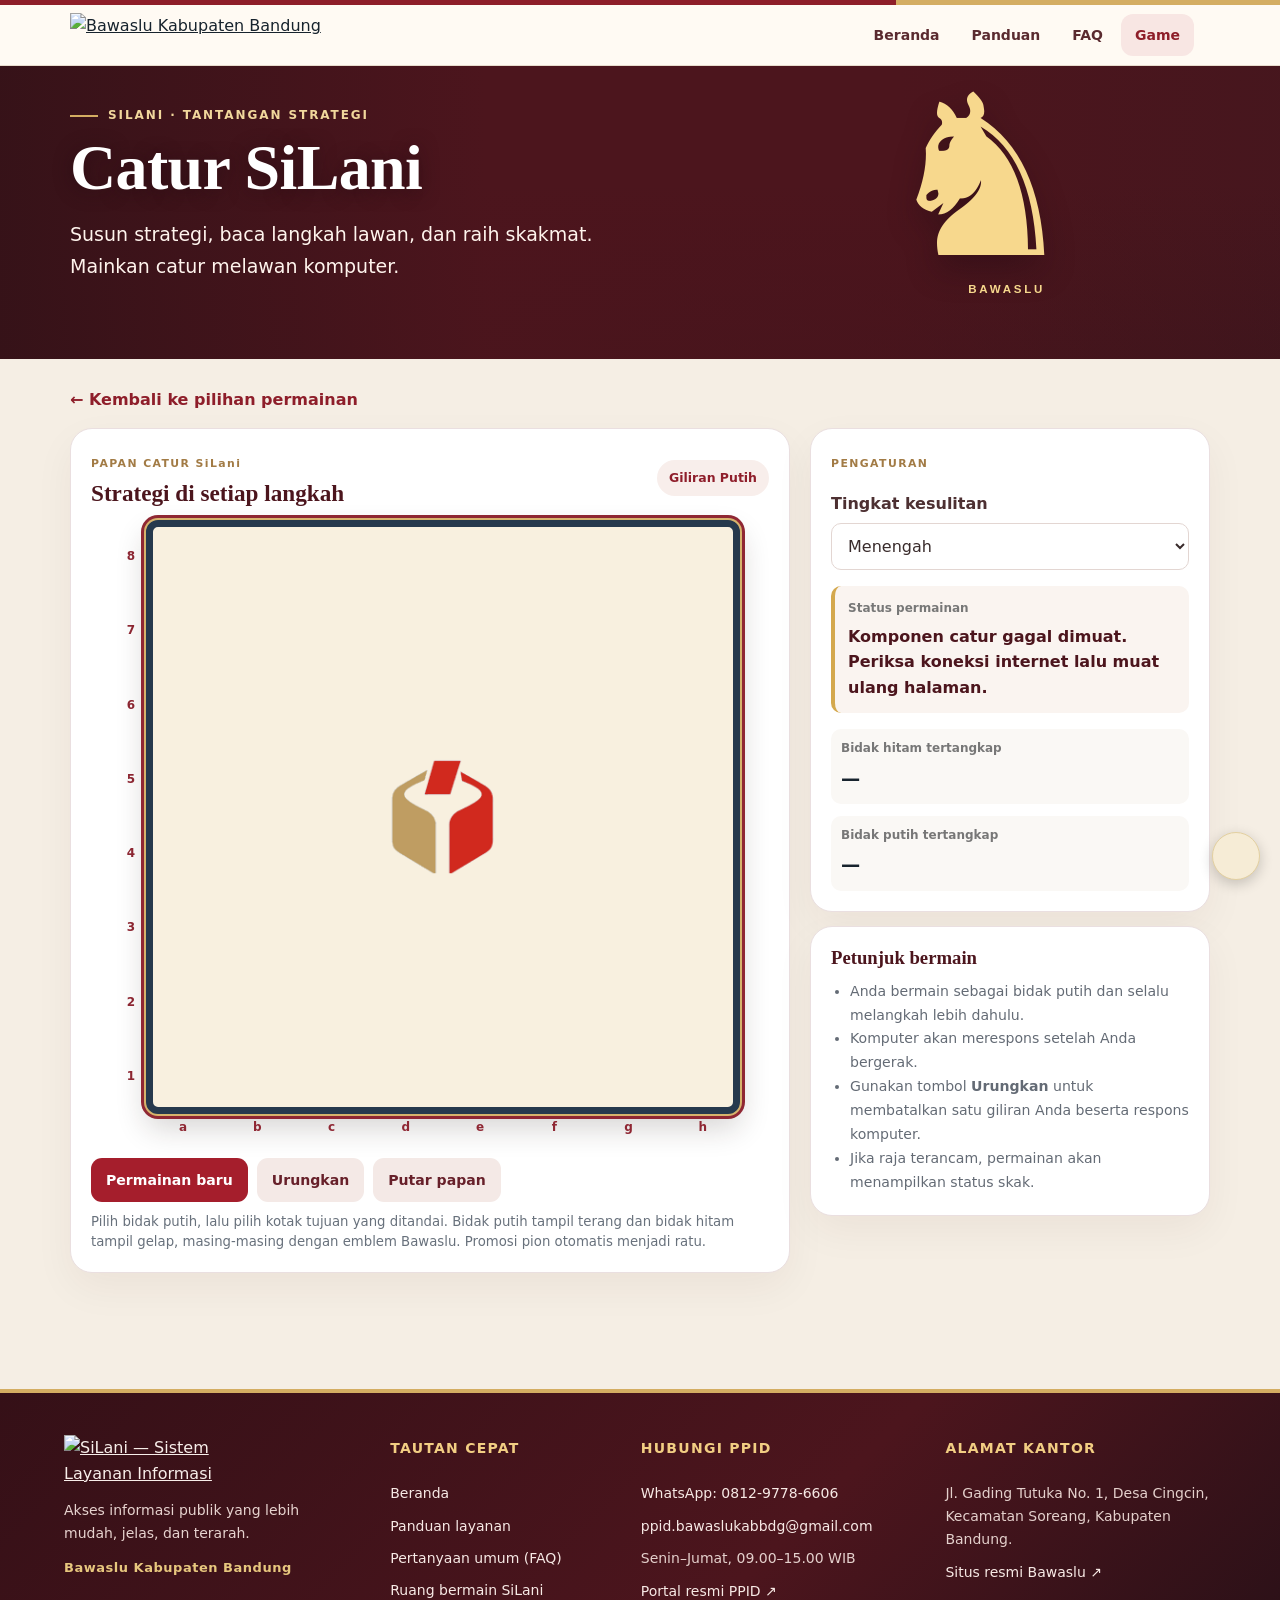
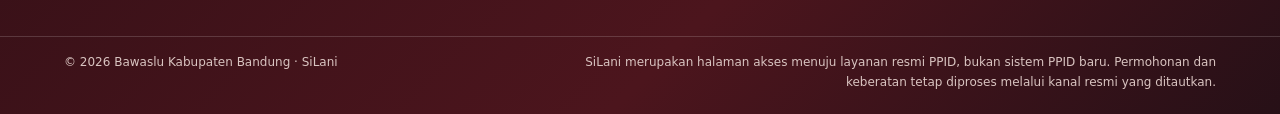
==== commit f522b1d2: "Add files via upload" ====
--- a/catur.html
+++ b/catur.html
@@ -46,4 +46,4 @@
 </footer>
 <audio id="mars" preload="metadata" loop><source src="MARS%20PENGAWAS%20PEMILU%20(1).mp3" type="audio/mpeg"></audio>
 <script src="https://cdnjs.cloudflare.com/ajax/libs/chess.js/0.10.3/chess.min.js" defer></script><script src="chess.js?v=20261107-bawaslu-chess-v1" defer></script><script src="silani.js?v=20261106-same-landscape-pan-v4" defer></script>
-<script src="silani-analytics.js?v=20261108-analytics-v1"></script><script src="persistent-player.js?v=20261109-player-bottom-v2"></script></body></html>+<script src="silani-analytics.js?v=20261108-analytics-v1"></script><script src="persistent-player.js?v=20261109-player-mini-router-v4"></script></body></html>
